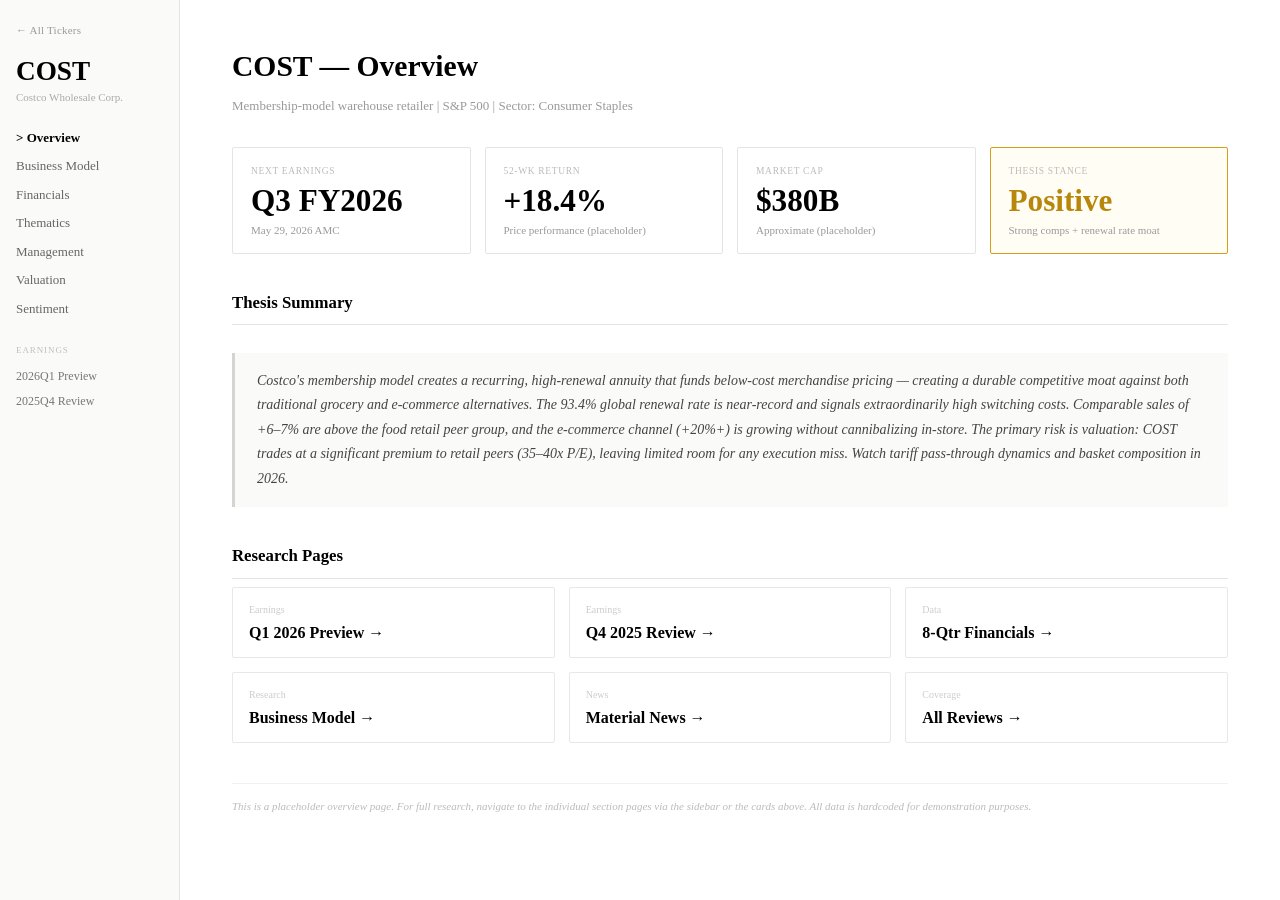
==== company.html @ b41d52a4 "Build earnings research dashboard — full multi-page static site 10-file HTML/CSS/JS site with a fixe" ====
<!DOCTYPE html>
<html lang="en">
<head>
  <meta charset="UTF-8"/>
  <meta name="viewport" content="width=device-width, initial-scale=1.0"/>
  <title>Earnings Research Dashboard — Company Overview</title>
  <link rel="stylesheet" href="styles.css"/>
</head>
<body>

<!-- ── Sidebar ──────────────────────────────────────────────────────── -->
<aside id="sidebar">
  <a href="index.html" class="sidebar-back">&larr; All Tickers</a>

  <div class="sidebar-ticker" id="s-ticker">—</div>
  <div class="sidebar-company" id="s-company">Loading…</div>

  <ul class="sidebar-nav">
    <li><a href="#" class="active">Overview</a></li>
    <li><a href="business-model-glw.html" id="s-biz">Business Model</a></li>
    <li><a href="financials-googl.html" id="s-fin">Financials</a></li>
    <li><a href="#">Thematics</a></li>
    <li><a href="#">Management</a></li>
    <li><a href="#">Valuation</a></li>
    <li><a href="#">Sentiment</a></li>
  </ul>

  <div class="sidebar-section-label">Earnings</div>
  <ul class="sidebar-earnings-links" id="s-earnings-links">
    <li><a href="preview-googl.html">2026Q1 Preview</a></li>
    <li><a href="review-googl.html">2025Q4 Review</a></li>
  </ul>
</aside>

<!-- ── Main ─────────────────────────────────────────────────────────── -->
<main id="main">

  <h1 class="preview-title" id="m-title">Company Overview</h1>
  <p class="preview-subtitle" id="m-subtitle">Loading company information…</p>

  <!-- KPI row -->
  <div class="kpi-grid" id="m-kpis">
    <div class="kpi-card">
      <div class="kpi-label">Next Earnings</div>
      <div class="kpi-value" id="kpi-next">—</div>
      <div class="kpi-desc" id="kpi-date">—</div>
    </div>
    <div class="kpi-card">
      <div class="kpi-label">52-Wk Return</div>
      <div class="kpi-value" id="kpi-return">—</div>
      <div class="kpi-desc">Price performance (placeholder)</div>
    </div>
    <div class="kpi-card">
      <div class="kpi-label">Market Cap</div>
      <div class="kpi-value" id="kpi-mcap">—</div>
      <div class="kpi-desc">Approximate (placeholder)</div>
    </div>
    <div class="kpi-card highlight">
      <div class="kpi-label">Thesis Stance</div>
      <div class="kpi-value gold" id="kpi-stance">—</div>
      <div class="kpi-desc" id="kpi-stance-desc">—</div>
    </div>
  </div>

  <!-- Thesis summary -->
  <div class="section-header">Thesis Summary</div>
  <div class="exec-summary" id="m-thesis">
    <p id="m-thesis-text">Loading…</p>
  </div>

  <!-- Navigation shortcuts -->
  <div class="section-header">Research Pages</div>
  <div style="display:grid;grid-template-columns:repeat(3,1fr);gap:14px;margin-top:4px">
    <a class="review-card" href="preview-googl.html" style="text-decoration:none">
      <div class="rc-quarter">Earnings</div>
      <div class="rc-ticker" style="font-size:1rem">Q1 2026 Preview →</div>
    </a>
    <a class="review-card" href="review-googl.html" style="text-decoration:none">
      <div class="rc-quarter">Earnings</div>
      <div class="rc-ticker" style="font-size:1rem">Q4 2025 Review →</div>
    </a>
    <a class="review-card" href="financials-googl.html" style="text-decoration:none">
      <div class="rc-quarter">Data</div>
      <div class="rc-ticker" style="font-size:1rem">8-Qtr Financials →</div>
    </a>
    <a class="review-card" href="business-model-glw.html" style="text-decoration:none">
      <div class="rc-quarter">Research</div>
      <div class="rc-ticker" style="font-size:1rem">Business Model →</div>
    </a>
    <a class="review-card" href="index.html" style="text-decoration:none">
      <div class="rc-quarter">News</div>
      <div class="rc-ticker" style="font-size:1rem">Material News →</div>
    </a>
    <a class="review-card" href="earnings-reviews.html" style="text-decoration:none">
      <div class="rc-quarter">Coverage</div>
      <div class="rc-ticker" style="font-size:1rem">All Reviews →</div>
    </a>
  </div>

  <p class="footer-note" style="margin-top:40px">
    This is a placeholder overview page. For full research, navigate to the individual section pages via the sidebar or the cards above.
    All data is hardcoded for demonstration purposes.
  </p>

</main>

<script src="app.js"></script>
<script>
/* Populate page from URL ?t=TICKER */
const OVERVIEW_DATA = {
  COST: {
    name: "Costco Wholesale Corp.",
    subtitle: "Membership-model warehouse retailer | S&P 500 | Sector: Consumer Staples",
    next: "Q3 FY2026", date: "May 29, 2026 AMC",
    return: "+18.4%", mcap: "$380B", stance: "Positive",
    stanceDesc: "Strong comps + renewal rate moat",
    thesis: "Costco's membership model creates a recurring, high-renewal annuity that funds below-cost merchandise pricing — creating a durable competitive moat against both traditional grocery and e-commerce alternatives. The 93.4% global renewal rate is near-record and signals extraordinarily high switching costs. Comparable sales of +6–7% are above the food retail peer group, and the e-commerce channel (+20%+) is growing without cannibalizing in-store. The primary risk is valuation: COST trades at a significant premium to retail peers (35–40x P/E), leaving limited room for any execution miss. Watch tariff pass-through dynamics and basket composition in 2026.",
  },
  MSFT: {
    name: "Microsoft Corporation",
    subtitle: "Cloud, productivity software & AI platforms | S&P 500 | Sector: Technology",
    next: "Q3 FY2026", date: "Apr 30, 2026 AMC",
    return: "+22.1%", mcap: "$3.1T", stance: "Positive",
    stanceDesc: "Azure re-accel + Copilot monetization",
    thesis: "Microsoft is the most diversified AI monetization play in large-cap tech, with Azure re-accelerating to 35% growth and Copilot seat counts surpassing 50M. The combination of enterprise software lock-in (Office 365, Teams, Dynamics), cloud infrastructure, and AI assistant products creates three compounding revenue streams. Operating margin expansion is tracking above consensus as AI workloads carry higher gross margins than legacy on-premise software. Key risks: antitrust scrutiny of OpenAI partnership, Azure growth sustainability vs. the law of large numbers, and Copilot conversion from trial to paid.",
  },
  AMZN: {
    name: "Amazon.com Inc.",
    subtitle: "E-commerce, cloud (AWS), advertising & logistics | S&P 500 | Sector: Consumer Discretionary",
    next: "Q1 2026", date: "May 1, 2026 AMC",
    return: "+28.7%", mcap: "$2.2T", stance: "Positive",
    stanceDesc: "AWS margin expansion + ad flywheel",
    thesis: "Amazon's long-term re-rating thesis rests on three pillars: (1) AWS reaching 40%+ operating margins as AI workloads scale, (2) advertising revenue compounding at 18–20% with near-100% gross margins, and (3) retail operating income inflecting from near-zero to structurally positive as logistics efficiency improves. AWS is now the most profitable hyperscaler per dollar of revenue, and the advertising business is on track to surpass $60B annually. The primary near-term risk is AWS growth deceleration as enterprise optimization cycles resurface; however, Q1 2026 re-acceleration to 19% YoY significantly reduces that concern.",
  },
};

document.addEventListener("DOMContentLoaded", () => {
  const params = new URLSearchParams(window.location.search);
  const ticker = (params.get("t") || "COST").toUpperCase();
  const data   = OVERVIEW_DATA[ticker] || OVERVIEW_DATA["COST"];

  document.title = `${ticker} — Overview | Earnings Research Dashboard`;
  document.getElementById("s-ticker").textContent   = ticker;
  document.getElementById("s-company").textContent  = data.name;
  document.getElementById("m-title").textContent    = `${ticker} — Overview`;
  document.getElementById("m-subtitle").textContent = data.subtitle;
  document.getElementById("kpi-next").textContent   = data.next;
  document.getElementById("kpi-date").textContent   = data.date;
  document.getElementById("kpi-return").textContent = data.return;
  document.getElementById("kpi-mcap").textContent   = data.mcap;
  document.getElementById("kpi-stance").textContent = data.stance;
  document.getElementById("kpi-stance-desc").textContent = data.stanceDesc;
  document.getElementById("m-thesis-text").textContent   = data.thesis;

  renderSidebarWatchlist(ticker);
});
</script>
</body>
</html>
---- styles.css ----
/* ── Reset & base ─────────────────────────────────────────────────── */
*, *::before, *::after { box-sizing: border-box; margin: 0; padding: 0; }

body {
  font-family: Georgia, 'Times New Roman', serif;
  background: #ffffff;
  color: #333;
  display: flex;
  min-height: 100vh;
  font-size: 14px;
  line-height: 1.5;
}

a { color: inherit; }

/* ── Sidebar ──────────────────────────────────────────────────────── */
#sidebar {
  position: fixed;
  top: 0; left: 0;
  width: 180px;
  height: 100vh;
  overflow-y: auto;
  background: #fafaf8;
  border-right: 1px solid #e4e4e0;
  padding: 22px 16px 40px;
  font-size: 13px;
  flex-shrink: 0;
}

.sidebar-back {
  display: block;
  font-size: 11px;
  color: #999;
  text-decoration: none;
  margin-bottom: 18px;
  letter-spacing: 0.02em;
}
.sidebar-back:hover { color: #333; }

.sidebar-logo {
  font-size: 12px;
  font-weight: bold;
  color: #000;
  letter-spacing: 0.04em;
  text-transform: uppercase;
  margin-bottom: 24px;
  line-height: 1.3;
}

.sidebar-ticker {
  font-size: 1.7rem;
  font-weight: bold;
  color: #000;
  line-height: 1.1;
}

.sidebar-company {
  font-size: 11px;
  color: #aaa;
  margin-top: 3px;
  margin-bottom: 22px;
}

.sidebar-nav {
  list-style: none;
  margin-bottom: 26px;
}
.sidebar-nav li { margin-bottom: 9px; }
.sidebar-nav a {
  text-decoration: none;
  color: #666;
  font-size: 13px;
  display: block;
}
.sidebar-nav a:hover { color: #000; }
.sidebar-nav a.active {
  font-weight: bold;
  color: #000;
}
.sidebar-nav a.active::before { content: "> "; }

.sidebar-section-label {
  font-size: 9px;
  text-transform: uppercase;
  letter-spacing: 0.1em;
  color: #c0c0bc;
  margin-bottom: 9px;
}

.sidebar-earnings-links {
  list-style: none;
  margin-bottom: 22px;
}
.sidebar-earnings-links li { margin-bottom: 7px; }
.sidebar-earnings-links a {
  text-decoration: none;
  color: #777;
  font-size: 12px;
  display: block;
}
.sidebar-earnings-links a:hover { color: #000; }
.sidebar-earnings-links a.active {
  font-weight: bold;
  color: #000;
}

.sidebar-divider {
  border: none;
  border-top: 1px solid #e8e8e4;
  margin: 18px 0;
}

.sidebar-what-is-new { margin-top: 4px; }
.sidebar-what-is-new h4 {
  font-size: 9px;
  text-transform: uppercase;
  letter-spacing: 0.1em;
  color: #c0c0bc;
  margin-bottom: 8px;
}
.sidebar-what-is-new p {
  font-size: 11px;
  color: #777;
  line-height: 1.55;
}

.sidebar-watchlist-links {
  list-style: none;
}
.sidebar-watchlist-links li { margin-bottom: 7px; }
.sidebar-watchlist-links a {
  text-decoration: none;
  color: #666;
  font-size: 12px;
  display: block;
}
.sidebar-watchlist-links a:hover { color: #000; }
.sidebar-watchlist-links a.active {
  font-weight: bold;
  color: #000;
}
.sidebar-watchlist-links a.active::before { content: "> "; }

/* ── Main content ─────────────────────────────────────────────────── */
#main {
  margin-left: 180px;
  padding: 44px 52px 80px;
  flex: 1;
  max-width: 1100px;
  min-height: 100vh;
}

/* ── Page titles ──────────────────────────────────────────────────── */
.page-title {
  font-size: 1.85rem;
  font-weight: bold;
  color: #000;
  margin-bottom: 6px;
  text-align: center;
}

.page-subtitle-center {
  text-align: center;
  color: #999;
  font-size: 12px;
  margin-bottom: 36px;
}

.preview-title {
  font-size: 1.85rem;
  font-weight: bold;
  color: #000;
  margin-bottom: 8px;
}

.preview-subtitle {
  font-size: 13px;
  color: #999;
  margin-bottom: 30px;
  line-height: 1.6;
}

/* ── Section headers ──────────────────────────────────────────────── */
.section-header {
  font-size: 1.05rem;
  font-weight: bold;
  color: #000;
  border-bottom: 1px solid #e4e4e0;
  padding-bottom: 9px;
  margin-bottom: 8px;
  margin-top: 36px;
}
.section-header:first-of-type { margin-top: 0; }

.section-sub {
  font-size: 13px;
  color: #999;
  font-style: italic;
  margin-bottom: 22px;
  line-height: 1.6;
}

/* ── KPI stat grid ────────────────────────────────────────────────── */
.kpi-grid {
  display: grid;
  grid-template-columns: repeat(4, 1fr);
  gap: 14px;
  margin-bottom: 14px;
}
.kpi-grid + .kpi-grid { margin-top: 0; }

.kpi-card {
  border: 1px solid #e4e4e0;
  padding: 16px 18px 14px;
  border-radius: 2px;
}
.kpi-card.highlight { border-color: #d4a017; background: #fffdf4; }

.kpi-label {
  font-size: 9.5px;
  text-transform: uppercase;
  letter-spacing: 0.07em;
  color: #bbb;
  margin-bottom: 6px;
}

.kpi-value {
  font-size: 1.95rem;
  font-weight: bold;
  color: #000;
  line-height: 1.1;
  margin-bottom: 4px;
}
.kpi-value.gold { color: #b8860b; }

.kpi-desc {
  font-size: 11px;
  color: #999;
  line-height: 1.45;
}

/* ── Exec summary / blockquote ────────────────────────────────────── */
.exec-summary {
  border-left: 3px solid #d4d4d0;
  padding: 16px 22px;
  margin: 28px 0;
  background: #fafaf8;
  border-radius: 0 2px 2px 0;
}
.exec-summary p {
  font-size: 14px;
  font-style: italic;
  color: #444;
  line-height: 1.75;
}

/* ── Tables ───────────────────────────────────────────────────────── */
.table-wrap { overflow-x: auto; margin-bottom: 10px; }

table {
  width: 100%;
  border-collapse: collapse;
  font-size: 13px;
}

thead th {
  text-align: left;
  font-size: 9.5px;
  text-transform: uppercase;
  letter-spacing: 0.07em;
  color: #bbb;
  padding: 8px 10px;
  border-bottom: 1px solid #e4e4e0;
  white-space: nowrap;
  font-family: Georgia, serif;
  font-weight: normal;
}

tbody td {
  padding: 9px 10px;
  border-bottom: 1px solid #f2f2f0;
  color: #333;
  vertical-align: top;
}
tbody tr:last-child td { border-bottom: none; }

td a.data-link {
  color: #1a0dab;
  text-decoration: underline;
  text-underline-offset: 2px;
}

.row-sub { color: #999; font-size: 11.5px; }

/* table coloring */
.c-pos   { color: #2d7a2d; font-weight: 500; }
.c-neg   { color: #c0392b; font-weight: 500; }
.c-watch { color: #b8860b; font-weight: 500; }
.c-mute  { color: #aaa; }

.beat { color: #2d7a2d; font-weight: 600; }
.miss { color: #c0392b; font-weight: 600; }

/* ── Thesis impact labels ─────────────────────────────────────────── */
.thesis-label {
  display: inline-block;
  font-size: 10.5px;
  font-weight: bold;
  padding: 2px 9px;
  border-radius: 2px;
  margin-bottom: 7px;
  letter-spacing: 0.03em;
}
.thesis-positive  { background: #2d7a2d; color: #fff; }
.thesis-neutral   { background: #b8860b; color: #fff; }
.thesis-watch     { background: #b8860b; color: #fff; }
.thesis-negative  { background: #c0392b; color: #fff; }

/* ── News card grid ───────────────────────────────────────────────── */
.news-grid {
  display: grid;
  grid-template-columns: repeat(3, 1fr);
  gap: 20px;
  margin-bottom: 18px;
}

.news-card {
  border: 1px solid #e8e8e4;
  padding: 18px 18px 14px;
  border-radius: 2px;
  display: flex;
  flex-direction: column;
}

.nc-meta     { font-size: 10.5px; color: #bbb; margin-bottom: 1px; }
.nc-company  { font-size: 10px;   color: #ccc; margin-bottom: 9px; }
.nc-headline { font-size: 13.5px; font-weight: bold; color: #111; margin-bottom: 10px; line-height: 1.4; }
.nc-summary  { font-size: 12px; color: #666; line-height: 1.65; margin-bottom: 12px; flex: 1; }
.nc-impact   { font-size: 11.5px; color: #555; line-height: 1.55; margin-bottom: 12px; }
.nc-source   {
  font-size: 10px; color: #c0c0bc;
  border-top: 1px solid #f2f2f0;
  padding-top: 8px;
  margin-top: auto;
}

.show-more {
  text-align: center;
  margin: 6px 0 4px;
}
.show-more a {
  font-size: 12.5px;
  color: #999;
  text-decoration: underline;
  cursor: pointer;
}
.show-more a:hover { color: #333; }

.last-updated {
  text-align: center;
  font-size: 10.5px;
  color: #ccc;
  margin-top: 18px;
}

/* ── Tabs ─────────────────────────────────────────────────────────── */
.tabs {
  display: flex;
  border-bottom: 1px solid #e4e4e0;
  margin-bottom: 30px;
  overflow-x: auto;
  gap: 0;
}
.tab-btn {
  padding: 10px 16px;
  font-size: 13px;
  font-family: Georgia, serif;
  color: #999;
  cursor: pointer;
  border: none;
  background: none;
  border-bottom: 2px solid transparent;
  margin-bottom: -1px;
  white-space: nowrap;
  transition: color 0.12s;
}
.tab-btn:hover { color: #333; }
.tab-btn.active { color: #000; font-weight: bold; border-bottom-color: #000; }

.tab-panel { display: none; }
.tab-panel.active { display: block; }

/* ── Bar chart (SVG-based, rendered by JS) ────────────────────────── */
.chart-wrap { margin: 24px 0 16px; }
.chart-legend {
  display: flex;
  gap: 22px;
  font-size: 11.5px;
  color: #666;
  margin-bottom: 14px;
}
.legend-swatch {
  display: inline-block;
  width: 12px; height: 12px;
  border-radius: 2px;
  margin-right: 5px;
  vertical-align: middle;
}

/* ── Earnings reviews grid ────────────────────────────────────────── */
.reviews-grid {
  display: grid;
  grid-template-columns: repeat(4, 1fr);
  gap: 14px;
  margin-top: 28px;
}

.review-card {
  border: 1px solid #e8e8e4;
  padding: 14px 16px 12px;
  border-radius: 2px;
  text-decoration: none;
  display: block;
  cursor: pointer;
  transition: border-color 0.14s, box-shadow 0.14s;
}
.review-card:hover { border-color: #aaa; box-shadow: 0 1px 6px rgba(0,0,0,0.06); }

.rc-quarter { font-size: 10px; color: #ccc; margin-bottom: 4px; }
.rc-ticker  { font-size: 1.35rem; font-weight: bold; color: #000; }

/* ── Watchlist page ───────────────────────────────────────────────── */
.watchlist-grid {
  display: grid;
  grid-template-columns: repeat(3, 1fr);
  gap: 18px;
  margin-top: 28px;
}

.wl-card {
  border: 1px solid #e8e8e4;
  padding: 20px 18px 16px;
  border-radius: 2px;
  position: relative;
  transition: border-color 0.14s;
}
.wl-card:hover { border-color: #ccc; }

.wl-remove {
  position: absolute;
  top: 12px; right: 14px;
  background: none;
  border: none;
  font-size: 18px;
  color: #ddd;
  cursor: pointer;
  line-height: 1;
  padding: 0;
  font-family: Georgia, serif;
}
.wl-remove:hover { color: #c0392b; }

.wl-ticker { font-size: 1.6rem; font-weight: bold; color: #000; line-height: 1.1; }
.wl-name   { font-size: 11.5px; color: #aaa; margin-top: 2px; margin-bottom: 14px; }
.wl-row    { font-size: 12px; color: #666; margin-bottom: 4px; }
.wl-row span { font-weight: bold; color: #333; }
.wl-links  { margin-top: 14px; display: flex; gap: 12px; }
.wl-link   {
  font-size: 11.5px;
  color: #1a0dab;
  text-decoration: underline;
  text-underline-offset: 2px;
  cursor: pointer;
}

.add-form {
  display: flex;
  align-items: center;
  gap: 10px;
  margin-top: 36px;
  padding-top: 28px;
  border-top: 1px solid #e8e8e4;
}
.add-form label { font-size: 13px; color: #666; }
.add-input {
  padding: 8px 12px;
  border: 1px solid #ccc;
  font-family: Georgia, serif;
  font-size: 14px;
  width: 110px;
  border-radius: 2px;
  text-transform: uppercase;
  letter-spacing: 0.05em;
}
.add-input:focus { outline: none; border-color: #888; }
.add-btn {
  padding: 8px 18px;
  background: #111;
  color: #fff;
  border: none;
  font-family: Georgia, serif;
  font-size: 13px;
  cursor: pointer;
  border-radius: 2px;
}
.add-btn:hover { background: #333; }
.add-msg { font-size: 12px; color: #c0392b; }

/* ── Footer note ──────────────────────────────────────────────────── */
.footer-note {
  font-size: 11px;
  color: #bbb;
  border-top: 1px solid #f0f0ec;
  padding-top: 14px;
  margin-top: 36px;
  font-style: italic;
  line-height: 1.6;
}

/* ── Guidance table highlight ─────────────────────────────────────── */
td.vs-beat { color: #2d7a2d; font-weight: 600; }
td.vs-miss { color: #c0392b; font-weight: 600; }

/* ── Responsive: narrow screens ───────────────────────────────────── */
@media (max-width: 900px) {
  .news-grid   { grid-template-columns: repeat(2, 1fr); }
  .kpi-grid    { grid-template-columns: repeat(2, 1fr); }
  .reviews-grid { grid-template-columns: repeat(3, 1fr); }
  .watchlist-grid { grid-template-columns: repeat(2, 1fr); }
}
@media (max-width: 640px) {
  #sidebar { width: 140px; }
  #main { margin-left: 140px; padding: 28px 22px 60px; }
  .news-grid   { grid-template-columns: 1fr; }
  .kpi-grid    { grid-template-columns: repeat(2, 1fr); }
  .reviews-grid { grid-template-columns: repeat(2, 1fr); }
  .watchlist-grid { grid-template-columns: 1fr; }
}
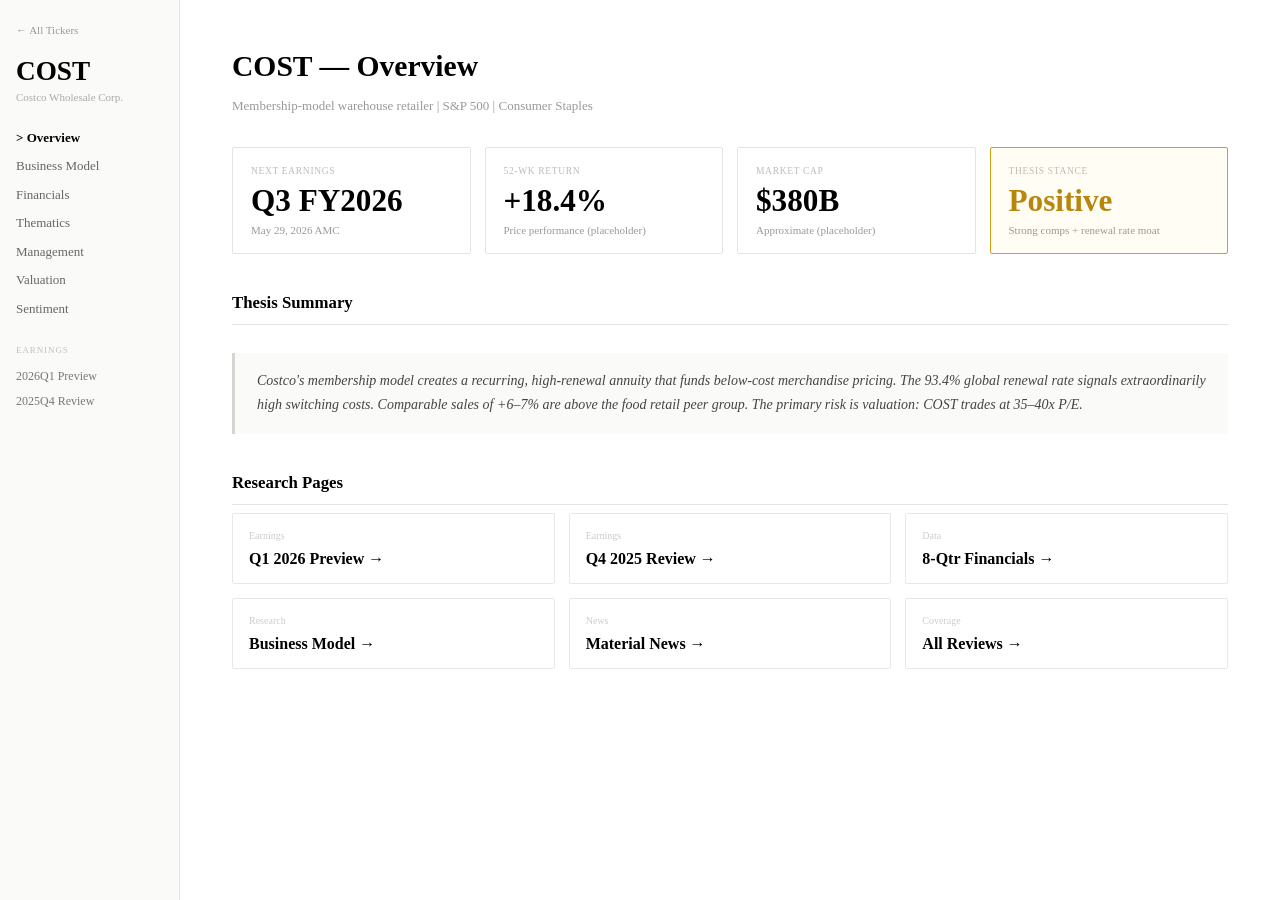
==== commit 162ef40b: "Add remaining HTML pages (preview, financials, review, business model, company)" ====
--- a/company.html
+++ b/company.html
@@ -1,159 +1,47 @@
 <!DOCTYPE html>
 <html lang="en">
-<head>
-  <meta charset="UTF-8"/>
-  <meta name="viewport" content="width=device-width, initial-scale=1.0"/>
-  <title>Earnings Research Dashboard — Company Overview</title>
-  <link rel="stylesheet" href="styles.css"/>
-</head>
+<head><meta charset="UTF-8"/><meta name="viewport" content="width=device-width, initial-scale=1.0"/><title>Company Overview</title><link rel="stylesheet" href="styles.css"/></head>
 <body>
-
-<!-- ── Sidebar ──────────────────────────────────────────────────────── -->
 <aside id="sidebar">
   <a href="index.html" class="sidebar-back">&larr; All Tickers</a>
-
   <div class="sidebar-ticker" id="s-ticker">—</div>
   <div class="sidebar-company" id="s-company">Loading…</div>
-
   <ul class="sidebar-nav">
     <li><a href="#" class="active">Overview</a></li>
-    <li><a href="business-model-glw.html" id="s-biz">Business Model</a></li>
-    <li><a href="financials-googl.html" id="s-fin">Financials</a></li>
-    <li><a href="#">Thematics</a></li>
-    <li><a href="#">Management</a></li>
-    <li><a href="#">Valuation</a></li>
-    <li><a href="#">Sentiment</a></li>
+    <li><a href="business-model-glw.html">Business Model</a></li>
+    <li><a href="financials-googl.html">Financials</a></li>
+    <li><a href="#">Thematics</a></li><li><a href="#">Management</a></li><li><a href="#">Valuation</a></li><li><a href="#">Sentiment</a></li>
   </ul>
-
   <div class="sidebar-section-label">Earnings</div>
-  <ul class="sidebar-earnings-links" id="s-earnings-links">
+  <ul class="sidebar-earnings-links">
     <li><a href="preview-googl.html">2026Q1 Preview</a></li>
     <li><a href="review-googl.html">2025Q4 Review</a></li>
   </ul>
 </aside>
-
-<!-- ── Main ─────────────────────────────────────────────────────────── -->
 <main id="main">
-
   <h1 class="preview-title" id="m-title">Company Overview</h1>
-  <p class="preview-subtitle" id="m-subtitle">Loading company information…</p>
-
-  <!-- KPI row -->
-  <div class="kpi-grid" id="m-kpis">
-    <div class="kpi-card">
-      <div class="kpi-label">Next Earnings</div>
-      <div class="kpi-value" id="kpi-next">—</div>
-      <div class="kpi-desc" id="kpi-date">—</div>
-    </div>
-    <div class="kpi-card">
-      <div class="kpi-label">52-Wk Return</div>
-      <div class="kpi-value" id="kpi-return">—</div>
-      <div class="kpi-desc">Price performance (placeholder)</div>
-    </div>
-    <div class="kpi-card">
-      <div class="kpi-label">Market Cap</div>
-      <div class="kpi-value" id="kpi-mcap">—</div>
-      <div class="kpi-desc">Approximate (placeholder)</div>
-    </div>
-    <div class="kpi-card highlight">
-      <div class="kpi-label">Thesis Stance</div>
-      <div class="kpi-value gold" id="kpi-stance">—</div>
-      <div class="kpi-desc" id="kpi-stance-desc">—</div>
-    </div>
+  <p class="preview-subtitle" id="m-subtitle">Loading…</p>
+  <div class="kpi-grid">
+    <div class="kpi-card"><div class="kpi-label">Next Earnings</div><div class="kpi-value" id="kpi-next">—</div><div class="kpi-desc" id="kpi-date">—</div></div>
+    <div class="kpi-card"><div class="kpi-label">52-Wk Return</div><div class="kpi-value" id="kpi-return">—</div><div class="kpi-desc">Price performance (placeholder)</div></div>
+    <div class="kpi-card"><div class="kpi-label">Market Cap</div><div class="kpi-value" id="kpi-mcap">—</div><div class="kpi-desc">Approximate (placeholder)</div></div>
+    <div class="kpi-card highlight"><div class="kpi-label">Thesis Stance</div><div class="kpi-value gold" id="kpi-stance">—</div><div class="kpi-desc" id="kpi-stance-desc">—</div></div>
   </div>
-
-  <!-- Thesis summary -->
   <div class="section-header">Thesis Summary</div>
-  <div class="exec-summary" id="m-thesis">
-    <p id="m-thesis-text">Loading…</p>
-  </div>
-
-  <!-- Navigation shortcuts -->
+  <div class="exec-summary"><p id="m-thesis-text">Loading…</p></div>
   <div class="section-header">Research Pages</div>
   <div style="display:grid;grid-template-columns:repeat(3,1fr);gap:14px;margin-top:4px">
-    <a class="review-card" href="preview-googl.html" style="text-decoration:none">
-      <div class="rc-quarter">Earnings</div>
-      <div class="rc-ticker" style="font-size:1rem">Q1 2026 Preview →</div>
-    </a>
-    <a class="review-card" href="review-googl.html" style="text-decoration:none">
-      <div class="rc-quarter">Earnings</div>
-      <div class="rc-ticker" style="font-size:1rem">Q4 2025 Review →</div>
-    </a>
-    <a class="review-card" href="financials-googl.html" style="text-decoration:none">
-      <div class="rc-quarter">Data</div>
-      <div class="rc-ticker" style="font-size:1rem">8-Qtr Financials →</div>
-    </a>
-    <a class="review-card" href="business-model-glw.html" style="text-decoration:none">
-      <div class="rc-quarter">Research</div>
-      <div class="rc-ticker" style="font-size:1rem">Business Model →</div>
-    </a>
-    <a class="review-card" href="index.html" style="text-decoration:none">
-      <div class="rc-quarter">News</div>
-      <div class="rc-ticker" style="font-size:1rem">Material News →</div>
-    </a>
-    <a class="review-card" href="earnings-reviews.html" style="text-decoration:none">
-      <div class="rc-quarter">Coverage</div>
-      <div class="rc-ticker" style="font-size:1rem">All Reviews →</div>
-    </a>
+    <a class="review-card" href="preview-googl.html"><div class="rc-quarter">Earnings</div><div class="rc-ticker" style="font-size:1rem">Q1 2026 Preview →</div></a>
+    <a class="review-card" href="review-googl.html"><div class="rc-quarter">Earnings</div><div class="rc-ticker" style="font-size:1rem">Q4 2025 Review →</div></a>
+    <a class="review-card" href="financials-googl.html"><div class="rc-quarter">Data</div><div class="rc-ticker" style="font-size:1rem">8-Qtr Financials →</div></a>
+    <a class="review-card" href="business-model-glw.html"><div class="rc-quarter">Research</div><div class="rc-ticker" style="font-size:1rem">Business Model →</div></a>
+    <a class="review-card" href="index.html"><div class="rc-quarter">News</div><div class="rc-ticker" style="font-size:1rem">Material News →</div></a>
+    <a class="review-card" href="earnings-reviews.html"><div class="rc-quarter">Coverage</div><div class="rc-ticker" style="font-size:1rem">All Reviews →</div></a>
   </div>
-
-  <p class="footer-note" style="margin-top:40px">
-    This is a placeholder overview page. For full research, navigate to the individual section pages via the sidebar or the cards above.
-    All data is hardcoded for demonstration purposes.
-  </p>
-
 </main>
-
 <script src="app.js"></script>
 <script>
-/* Populate page from URL ?t=TICKER */
-const OVERVIEW_DATA = {
-  COST: {
-    name: "Costco Wholesale Corp.",
-    subtitle: "Membership-model warehouse retailer | S&P 500 | Sector: Consumer Staples",
-    next: "Q3 FY2026", date: "May 29, 2026 AMC",
-    return: "+18.4%", mcap: "$380B", stance: "Positive",
-    stanceDesc: "Strong comps + renewal rate moat",
-    thesis: "Costco's membership model creates a recurring, high-renewal annuity that funds below-cost merchandise pricing — creating a durable competitive moat against both traditional grocery and e-commerce alternatives. The 93.4% global renewal rate is near-record and signals extraordinarily high switching costs. Comparable sales of +6–7% are above the food retail peer group, and the e-commerce channel (+20%+) is growing without cannibalizing in-store. The primary risk is valuation: COST trades at a significant premium to retail peers (35–40x P/E), leaving limited room for any execution miss. Watch tariff pass-through dynamics and basket composition in 2026.",
-  },
-  MSFT: {
-    name: "Microsoft Corporation",
-    subtitle: "Cloud, productivity software & AI platforms | S&P 500 | Sector: Technology",
-    next: "Q3 FY2026", date: "Apr 30, 2026 AMC",
-    return: "+22.1%", mcap: "$3.1T", stance: "Positive",
-    stanceDesc: "Azure re-accel + Copilot monetization",
-    thesis: "Microsoft is the most diversified AI monetization play in large-cap tech, with Azure re-accelerating to 35% growth and Copilot seat counts surpassing 50M. The combination of enterprise software lock-in (Office 365, Teams, Dynamics), cloud infrastructure, and AI assistant products creates three compounding revenue streams. Operating margin expansion is tracking above consensus as AI workloads carry higher gross margins than legacy on-premise software. Key risks: antitrust scrutiny of OpenAI partnership, Azure growth sustainability vs. the law of large numbers, and Copilot conversion from trial to paid.",
-  },
-  AMZN: {
-    name: "Amazon.com Inc.",
-    subtitle: "E-commerce, cloud (AWS), advertising & logistics | S&P 500 | Sector: Consumer Discretionary",
-    next: "Q1 2026", date: "May 1, 2026 AMC",
-    return: "+28.7%", mcap: "$2.2T", stance: "Positive",
-    stanceDesc: "AWS margin expansion + ad flywheel",
-    thesis: "Amazon's long-term re-rating thesis rests on three pillars: (1) AWS reaching 40%+ operating margins as AI workloads scale, (2) advertising revenue compounding at 18–20% with near-100% gross margins, and (3) retail operating income inflecting from near-zero to structurally positive as logistics efficiency improves. AWS is now the most profitable hyperscaler per dollar of revenue, and the advertising business is on track to surpass $60B annually. The primary near-term risk is AWS growth deceleration as enterprise optimization cycles resurface; however, Q1 2026 re-acceleration to 19% YoY significantly reduces that concern.",
-  },
-};
-
-document.addEventListener("DOMContentLoaded", () => {
-  const params = new URLSearchParams(window.location.search);
-  const ticker = (params.get("t") || "COST").toUpperCase();
-  const data   = OVERVIEW_DATA[ticker] || OVERVIEW_DATA["COST"];
-
-  document.title = `${ticker} — Overview | Earnings Research Dashboard`;
-  document.getElementById("s-ticker").textContent   = ticker;
-  document.getElementById("s-company").textContent  = data.name;
-  document.getElementById("m-title").textContent    = `${ticker} — Overview`;
-  document.getElementById("m-subtitle").textContent = data.subtitle;
-  document.getElementById("kpi-next").textContent   = data.next;
-  document.getElementById("kpi-date").textContent   = data.date;
-  document.getElementById("kpi-return").textContent = data.return;
-  document.getElementById("kpi-mcap").textContent   = data.mcap;
-  document.getElementById("kpi-stance").textContent = data.stance;
-  document.getElementById("kpi-stance-desc").textContent = data.stanceDesc;
-  document.getElementById("m-thesis-text").textContent   = data.thesis;
-
-  renderSidebarWatchlist(ticker);
-});
+const OD = { COST:{name:'Costco Wholesale Corp.',subtitle:'Membership-model warehouse retailer | S&P 500 | Consumer Staples',next:'Q3 FY2026',date:'May 29, 2026 AMC',return:'+18.4%',mcap:'$380B',stance:'Positive',stanceDesc:'Strong comps + renewal rate moat',thesis:'Costco\'s membership model creates a recurring, high-renewal annuity that funds below-cost merchandise pricing. The 93.4% global renewal rate signals extraordinarily high switching costs. Comparable sales of +6–7% are above the food retail peer group. The primary risk is valuation: COST trades at 35–40x P/E.'},MSFT:{name:'Microsoft Corporation',subtitle:'Cloud, productivity software & AI platforms | S&P 500 | Technology',next:'Q3 FY2026',date:'Apr 30, 2026 AMC',return:'+22.1%',mcap:'$3.1T',stance:'Positive',stanceDesc:'Azure re-accel + Copilot monetization',thesis:'Microsoft is the most diversified AI monetization play in large-cap tech, with Azure re-accelerating to 35% growth and Copilot seat counts surpassing 50M. The combination of enterprise software lock-in, cloud infrastructure, and AI assistant products creates three compounding revenue streams.'},AMZN:{name:'Amazon.com Inc.',subtitle:'E-commerce, cloud (AWS), advertising & logistics | S&P 500 | Consumer Discretionary',next:'Q1 2026',date:'May 1, 2026 AMC',return:'+28.7%',mcap:'$2.2T',stance:'Positive',stanceDesc:'AWS margin expansion + ad flywheel',thesis:'Amazon\'s long-term re-rating thesis rests on three pillars: (1) AWS reaching 40%+ operating margins, (2) advertising revenue compounding at 18–20%, and (3) retail operating income inflecting positively as logistics efficiency improves.'}};
+document.addEventListener('DOMContentLoaded', () => { const params = new URLSearchParams(window.location.search); const ticker = (params.get('t') || 'COST').toUpperCase(); const data = OD[ticker] || OD['COST']; document.title = ticker + ' — Overview'; document.getElementById('s-ticker').textContent = ticker; document.getElementById('s-company').textContent = data.name; document.getElementById('m-title').textContent = ticker + ' — Overview'; document.getElementById('m-subtitle').textContent = data.subtitle; document.getElementById('kpi-next').textContent = data.next; document.getElementById('kpi-date').textContent = data.date; document.getElementById('kpi-return').textContent = data.return; document.getElementById('kpi-mcap').textContent = data.mcap; document.getElementById('kpi-stance').textContent = data.stance; document.getElementById('kpi-stance-desc').textContent = data.stanceDesc; document.getElementById('m-thesis-text').textContent = data.thesis; renderSidebarWatchlist(ticker); });
 </script>
-</body>
-</html>
+</body></html>
--- a/styles.css
+++ b/styles.css
@@ -1,538 +1,113 @@
-/* ── Reset & base ─────────────────────────────────────────────────── */
 *, *::before, *::after { box-sizing: border-box; margin: 0; padding: 0; }
-
-body {
-  font-family: Georgia, 'Times New Roman', serif;
-  background: #ffffff;
-  color: #333;
-  display: flex;
-  min-height: 100vh;
-  font-size: 14px;
-  line-height: 1.5;
-}
-
+body { font-family: Georgia, 'Times New Roman', serif; background: #ffffff; color: #333; display: flex; min-height: 100vh; font-size: 14px; line-height: 1.5; }
 a { color: inherit; }
-
-/* ── Sidebar ──────────────────────────────────────────────────────── */
-#sidebar {
-  position: fixed;
-  top: 0; left: 0;
-  width: 180px;
-  height: 100vh;
-  overflow-y: auto;
-  background: #fafaf8;
-  border-right: 1px solid #e4e4e0;
-  padding: 22px 16px 40px;
-  font-size: 13px;
-  flex-shrink: 0;
-}
-
-.sidebar-back {
-  display: block;
-  font-size: 11px;
-  color: #999;
-  text-decoration: none;
-  margin-bottom: 18px;
-  letter-spacing: 0.02em;
-}
+#sidebar { position: fixed; top: 0; left: 0; width: 180px; height: 100vh; overflow-y: auto; background: #fafaf8; border-right: 1px solid #e4e4e0; padding: 22px 16px 40px; font-size: 13px; flex-shrink: 0; }
+.sidebar-back { display: block; font-size: 11px; color: #999; text-decoration: none; margin-bottom: 18px; }
 .sidebar-back:hover { color: #333; }
-
-.sidebar-logo {
-  font-size: 12px;
-  font-weight: bold;
-  color: #000;
-  letter-spacing: 0.04em;
-  text-transform: uppercase;
-  margin-bottom: 24px;
-  line-height: 1.3;
-}
-
-.sidebar-ticker {
-  font-size: 1.7rem;
-  font-weight: bold;
-  color: #000;
-  line-height: 1.1;
-}
-
-.sidebar-company {
-  font-size: 11px;
-  color: #aaa;
-  margin-top: 3px;
-  margin-bottom: 22px;
-}
-
-.sidebar-nav {
-  list-style: none;
-  margin-bottom: 26px;
-}
+.sidebar-logo { font-size: 12px; font-weight: bold; color: #000; letter-spacing: 0.04em; text-transform: uppercase; margin-bottom: 24px; line-height: 1.3; }
+.sidebar-ticker { font-size: 1.7rem; font-weight: bold; color: #000; line-height: 1.1; }
+.sidebar-company { font-size: 11px; color: #aaa; margin-top: 3px; margin-bottom: 22px; }
+.sidebar-nav { list-style: none; margin-bottom: 26px; }
 .sidebar-nav li { margin-bottom: 9px; }
-.sidebar-nav a {
-  text-decoration: none;
-  color: #666;
-  font-size: 13px;
-  display: block;
-}
+.sidebar-nav a { text-decoration: none; color: #666; font-size: 13px; display: block; }
 .sidebar-nav a:hover { color: #000; }
-.sidebar-nav a.active {
-  font-weight: bold;
-  color: #000;
-}
+.sidebar-nav a.active { font-weight: bold; color: #000; }
 .sidebar-nav a.active::before { content: "> "; }
-
-.sidebar-section-label {
-  font-size: 9px;
-  text-transform: uppercase;
-  letter-spacing: 0.1em;
-  color: #c0c0bc;
-  margin-bottom: 9px;
-}
-
-.sidebar-earnings-links {
-  list-style: none;
-  margin-bottom: 22px;
-}
+.sidebar-section-label { font-size: 9px; text-transform: uppercase; letter-spacing: 0.1em; color: #c0c0bc; margin-bottom: 9px; }
+.sidebar-earnings-links { list-style: none; margin-bottom: 22px; }
 .sidebar-earnings-links li { margin-bottom: 7px; }
-.sidebar-earnings-links a {
-  text-decoration: none;
-  color: #777;
-  font-size: 12px;
-  display: block;
-}
+.sidebar-earnings-links a { text-decoration: none; color: #777; font-size: 12px; display: block; }
 .sidebar-earnings-links a:hover { color: #000; }
-.sidebar-earnings-links a.active {
-  font-weight: bold;
-  color: #000;
-}
-
-.sidebar-divider {
-  border: none;
-  border-top: 1px solid #e8e8e4;
-  margin: 18px 0;
-}
-
+.sidebar-earnings-links a.active { font-weight: bold; color: #000; }
+.sidebar-divider { border: none; border-top: 1px solid #e8e8e4; margin: 18px 0; }
 .sidebar-what-is-new { margin-top: 4px; }
-.sidebar-what-is-new h4 {
-  font-size: 9px;
-  text-transform: uppercase;
-  letter-spacing: 0.1em;
-  color: #c0c0bc;
-  margin-bottom: 8px;
-}
-.sidebar-what-is-new p {
-  font-size: 11px;
-  color: #777;
-  line-height: 1.55;
-}
-
-.sidebar-watchlist-links {
-  list-style: none;
-}
+.sidebar-what-is-new h4 { font-size: 9px; text-transform: uppercase; letter-spacing: 0.1em; color: #c0c0bc; margin-bottom: 8px; }
+.sidebar-what-is-new p { font-size: 11px; color: #777; line-height: 1.55; }
+.sidebar-watchlist-links { list-style: none; }
 .sidebar-watchlist-links li { margin-bottom: 7px; }
-.sidebar-watchlist-links a {
-  text-decoration: none;
-  color: #666;
-  font-size: 12px;
-  display: block;
-}
+.sidebar-watchlist-links a { text-decoration: none; color: #666; font-size: 12px; display: block; }
 .sidebar-watchlist-links a:hover { color: #000; }
-.sidebar-watchlist-links a.active {
-  font-weight: bold;
-  color: #000;
-}
+.sidebar-watchlist-links a.active { font-weight: bold; color: #000; }
 .sidebar-watchlist-links a.active::before { content: "> "; }
-
-/* ── Main content ─────────────────────────────────────────────────── */
-#main {
-  margin-left: 180px;
-  padding: 44px 52px 80px;
-  flex: 1;
-  max-width: 1100px;
-  min-height: 100vh;
-}
-
-/* ── Page titles ──────────────────────────────────────────────────── */
-.page-title {
-  font-size: 1.85rem;
-  font-weight: bold;
-  color: #000;
-  margin-bottom: 6px;
-  text-align: center;
-}
-
-.page-subtitle-center {
-  text-align: center;
-  color: #999;
-  font-size: 12px;
-  margin-bottom: 36px;
-}
-
-.preview-title {
-  font-size: 1.85rem;
-  font-weight: bold;
-  color: #000;
-  margin-bottom: 8px;
-}
-
-.preview-subtitle {
-  font-size: 13px;
-  color: #999;
-  margin-bottom: 30px;
-  line-height: 1.6;
-}
-
-/* ── Section headers ──────────────────────────────────────────────── */
-.section-header {
-  font-size: 1.05rem;
-  font-weight: bold;
-  color: #000;
-  border-bottom: 1px solid #e4e4e0;
-  padding-bottom: 9px;
-  margin-bottom: 8px;
-  margin-top: 36px;
-}
+#main { margin-left: 180px; padding: 44px 52px 80px; flex: 1; max-width: 1100px; min-height: 100vh; }
+.page-title { font-size: 1.85rem; font-weight: bold; color: #000; margin-bottom: 6px; text-align: center; }
+.page-subtitle-center { text-align: center; color: #999; font-size: 12px; margin-bottom: 36px; }
+.preview-title { font-size: 1.85rem; font-weight: bold; color: #000; margin-bottom: 8px; }
+.preview-subtitle { font-size: 13px; color: #999; margin-bottom: 30px; line-height: 1.6; }
+.section-header { font-size: 1.05rem; font-weight: bold; color: #000; border-bottom: 1px solid #e4e4e0; padding-bottom: 9px; margin-bottom: 8px; margin-top: 36px; }
 .section-header:first-of-type { margin-top: 0; }
-
-.section-sub {
-  font-size: 13px;
-  color: #999;
-  font-style: italic;
-  margin-bottom: 22px;
-  line-height: 1.6;
-}
-
-/* ── KPI stat grid ────────────────────────────────────────────────── */
-.kpi-grid {
-  display: grid;
-  grid-template-columns: repeat(4, 1fr);
-  gap: 14px;
-  margin-bottom: 14px;
-}
-.kpi-grid + .kpi-grid { margin-top: 0; }
-
-.kpi-card {
-  border: 1px solid #e4e4e0;
-  padding: 16px 18px 14px;
-  border-radius: 2px;
-}
+.section-sub { font-size: 13px; color: #999; font-style: italic; margin-bottom: 22px; line-height: 1.6; }
+.kpi-grid { display: grid; grid-template-columns: repeat(4, 1fr); gap: 14px; margin-bottom: 14px; }
+.kpi-card { border: 1px solid #e4e4e0; padding: 16px 18px 14px; border-radius: 2px; }
 .kpi-card.highlight { border-color: #d4a017; background: #fffdf4; }
-
-.kpi-label {
-  font-size: 9.5px;
-  text-transform: uppercase;
-  letter-spacing: 0.07em;
-  color: #bbb;
-  margin-bottom: 6px;
-}
-
-.kpi-value {
-  font-size: 1.95rem;
-  font-weight: bold;
-  color: #000;
-  line-height: 1.1;
-  margin-bottom: 4px;
-}
+.kpi-label { font-size: 9.5px; text-transform: uppercase; letter-spacing: 0.07em; color: #bbb; margin-bottom: 6px; }
+.kpi-value { font-size: 1.95rem; font-weight: bold; color: #000; line-height: 1.1; margin-bottom: 4px; }
 .kpi-value.gold { color: #b8860b; }
-
-.kpi-desc {
-  font-size: 11px;
-  color: #999;
-  line-height: 1.45;
-}
-
-/* ── Exec summary / blockquote ────────────────────────────────────── */
-.exec-summary {
-  border-left: 3px solid #d4d4d0;
-  padding: 16px 22px;
-  margin: 28px 0;
-  background: #fafaf8;
-  border-radius: 0 2px 2px 0;
-}
-.exec-summary p {
-  font-size: 14px;
-  font-style: italic;
-  color: #444;
-  line-height: 1.75;
-}
-
-/* ── Tables ───────────────────────────────────────────────────────── */
+.kpi-desc { font-size: 11px; color: #999; line-height: 1.45; }
+.exec-summary { border-left: 3px solid #d4d4d0; padding: 16px 22px; margin: 28px 0; background: #fafaf8; border-radius: 0 2px 2px 0; }
+.exec-summary p { font-size: 14px; font-style: italic; color: #444; line-height: 1.75; }
 .table-wrap { overflow-x: auto; margin-bottom: 10px; }
-
-table {
-  width: 100%;
-  border-collapse: collapse;
-  font-size: 13px;
-}
-
-thead th {
-  text-align: left;
-  font-size: 9.5px;
-  text-transform: uppercase;
-  letter-spacing: 0.07em;
-  color: #bbb;
-  padding: 8px 10px;
-  border-bottom: 1px solid #e4e4e0;
-  white-space: nowrap;
-  font-family: Georgia, serif;
-  font-weight: normal;
-}
-
-tbody td {
-  padding: 9px 10px;
-  border-bottom: 1px solid #f2f2f0;
-  color: #333;
-  vertical-align: top;
-}
+table { width: 100%; border-collapse: collapse; font-size: 13px; }
+thead th { text-align: left; font-size: 9.5px; text-transform: uppercase; letter-spacing: 0.07em; color: #bbb; padding: 8px 10px; border-bottom: 1px solid #e4e4e0; white-space: nowrap; font-family: Georgia, serif; font-weight: normal; }
+tbody td { padding: 9px 10px; border-bottom: 1px solid #f2f2f0; color: #333; vertical-align: top; }
 tbody tr:last-child td { border-bottom: none; }
-
-td a.data-link {
-  color: #1a0dab;
-  text-decoration: underline;
-  text-underline-offset: 2px;
-}
-
-.row-sub { color: #999; font-size: 11.5px; }
-
-/* table coloring */
-.c-pos   { color: #2d7a2d; font-weight: 500; }
-.c-neg   { color: #c0392b; font-weight: 500; }
+td a.data-link { color: #1a0dab; text-decoration: underline; text-underline-offset: 2px; }
+.c-pos { color: #2d7a2d; font-weight: 500; }
+.c-neg { color: #c0392b; font-weight: 500; }
 .c-watch { color: #b8860b; font-weight: 500; }
-.c-mute  { color: #aaa; }
-
+.c-mute { color: #aaa; }
 .beat { color: #2d7a2d; font-weight: 600; }
 .miss { color: #c0392b; font-weight: 600; }
-
-/* ── Thesis impact labels ─────────────────────────────────────────── */
-.thesis-label {
-  display: inline-block;
-  font-size: 10.5px;
-  font-weight: bold;
-  padding: 2px 9px;
-  border-radius: 2px;
-  margin-bottom: 7px;
-  letter-spacing: 0.03em;
-}
-.thesis-positive  { background: #2d7a2d; color: #fff; }
-.thesis-neutral   { background: #b8860b; color: #fff; }
-.thesis-watch     { background: #b8860b; color: #fff; }
-.thesis-negative  { background: #c0392b; color: #fff; }
-
-/* ── News card grid ───────────────────────────────────────────────── */
-.news-grid {
-  display: grid;
-  grid-template-columns: repeat(3, 1fr);
-  gap: 20px;
-  margin-bottom: 18px;
-}
-
-.news-card {
-  border: 1px solid #e8e8e4;
-  padding: 18px 18px 14px;
-  border-radius: 2px;
-  display: flex;
-  flex-direction: column;
-}
-
-.nc-meta     { font-size: 10.5px; color: #bbb; margin-bottom: 1px; }
-.nc-company  { font-size: 10px;   color: #ccc; margin-bottom: 9px; }
+.thesis-label { display: inline-block; font-size: 10.5px; font-weight: bold; padding: 2px 9px; border-radius: 2px; margin-bottom: 7px; letter-spacing: 0.03em; }
+.thesis-positive { background: #2d7a2d; color: #fff; }
+.thesis-neutral { background: #b8860b; color: #fff; }
+.thesis-watch { background: #b8860b; color: #fff; }
+.thesis-negative { background: #c0392b; color: #fff; }
+.news-grid { display: grid; grid-template-columns: repeat(3, 1fr); gap: 20px; margin-bottom: 18px; }
+.news-card { border: 1px solid #e8e8e4; padding: 18px 18px 14px; border-radius: 2px; display: flex; flex-direction: column; }
+.nc-meta { font-size: 10.5px; color: #bbb; margin-bottom: 1px; }
+.nc-company { font-size: 10px; color: #ccc; margin-bottom: 9px; }
 .nc-headline { font-size: 13.5px; font-weight: bold; color: #111; margin-bottom: 10px; line-height: 1.4; }
-.nc-summary  { font-size: 12px; color: #666; line-height: 1.65; margin-bottom: 12px; flex: 1; }
-.nc-impact   { font-size: 11.5px; color: #555; line-height: 1.55; margin-bottom: 12px; }
-.nc-source   {
-  font-size: 10px; color: #c0c0bc;
-  border-top: 1px solid #f2f2f0;
-  padding-top: 8px;
-  margin-top: auto;
-}
-
-.show-more {
-  text-align: center;
-  margin: 6px 0 4px;
-}
-.show-more a {
-  font-size: 12.5px;
-  color: #999;
-  text-decoration: underline;
-  cursor: pointer;
-}
+.nc-summary { font-size: 12px; color: #666; line-height: 1.65; margin-bottom: 12px; flex: 1; }
+.nc-impact { font-size: 11.5px; color: #555; line-height: 1.55; margin-bottom: 12px; }
+.nc-source { font-size: 10px; color: #c0c0bc; border-top: 1px solid #f2f2f0; padding-top: 8px; margin-top: auto; }
+.show-more { text-align: center; margin: 6px 0 4px; }
+.show-more a { font-size: 12.5px; color: #999; text-decoration: underline; cursor: pointer; }
 .show-more a:hover { color: #333; }
-
-.last-updated {
-  text-align: center;
-  font-size: 10.5px;
-  color: #ccc;
-  margin-top: 18px;
-}
-
-/* ── Tabs ─────────────────────────────────────────────────────────── */
-.tabs {
-  display: flex;
-  border-bottom: 1px solid #e4e4e0;
-  margin-bottom: 30px;
-  overflow-x: auto;
-  gap: 0;
-}
-.tab-btn {
-  padding: 10px 16px;
-  font-size: 13px;
-  font-family: Georgia, serif;
-  color: #999;
-  cursor: pointer;
-  border: none;
-  background: none;
-  border-bottom: 2px solid transparent;
-  margin-bottom: -1px;
-  white-space: nowrap;
-  transition: color 0.12s;
-}
+.last-updated { text-align: center; font-size: 10.5px; color: #ccc; margin-top: 18px; }
+.tabs { display: flex; border-bottom: 1px solid #e4e4e0; margin-bottom: 30px; overflow-x: auto; }
+.tab-btn { padding: 10px 16px; font-size: 13px; font-family: Georgia, serif; color: #999; cursor: pointer; border: none; background: none; border-bottom: 2px solid transparent; margin-bottom: -1px; white-space: nowrap; }
 .tab-btn:hover { color: #333; }
 .tab-btn.active { color: #000; font-weight: bold; border-bottom-color: #000; }
-
 .tab-panel { display: none; }
 .tab-panel.active { display: block; }
-
-/* ── Bar chart (SVG-based, rendered by JS) ────────────────────────── */
 .chart-wrap { margin: 24px 0 16px; }
-.chart-legend {
-  display: flex;
-  gap: 22px;
-  font-size: 11.5px;
-  color: #666;
-  margin-bottom: 14px;
-}
-.legend-swatch {
-  display: inline-block;
-  width: 12px; height: 12px;
-  border-radius: 2px;
-  margin-right: 5px;
-  vertical-align: middle;
-}
-
-/* ── Earnings reviews grid ────────────────────────────────────────── */
-.reviews-grid {
-  display: grid;
-  grid-template-columns: repeat(4, 1fr);
-  gap: 14px;
-  margin-top: 28px;
-}
-
-.review-card {
-  border: 1px solid #e8e8e4;
-  padding: 14px 16px 12px;
-  border-radius: 2px;
-  text-decoration: none;
-  display: block;
-  cursor: pointer;
-  transition: border-color 0.14s, box-shadow 0.14s;
-}
+.chart-legend { display: flex; gap: 22px; font-size: 11.5px; color: #666; margin-bottom: 14px; }
+.legend-swatch { display: inline-block; width: 12px; height: 12px; border-radius: 2px; margin-right: 5px; vertical-align: middle; }
+.reviews-grid { display: grid; grid-template-columns: repeat(4, 1fr); gap: 14px; margin-top: 28px; }
+.review-card { border: 1px solid #e8e8e4; padding: 14px 16px 12px; border-radius: 2px; text-decoration: none; display: block; cursor: pointer; transition: border-color 0.14s; }
 .review-card:hover { border-color: #aaa; box-shadow: 0 1px 6px rgba(0,0,0,0.06); }
-
 .rc-quarter { font-size: 10px; color: #ccc; margin-bottom: 4px; }
-.rc-ticker  { font-size: 1.35rem; font-weight: bold; color: #000; }
-
-/* ── Watchlist page ───────────────────────────────────────────────── */
-.watchlist-grid {
-  display: grid;
-  grid-template-columns: repeat(3, 1fr);
-  gap: 18px;
-  margin-top: 28px;
-}
-
-.wl-card {
-  border: 1px solid #e8e8e4;
-  padding: 20px 18px 16px;
-  border-radius: 2px;
-  position: relative;
-  transition: border-color 0.14s;
-}
-.wl-card:hover { border-color: #ccc; }
-
-.wl-remove {
-  position: absolute;
-  top: 12px; right: 14px;
-  background: none;
-  border: none;
-  font-size: 18px;
-  color: #ddd;
-  cursor: pointer;
-  line-height: 1;
-  padding: 0;
-  font-family: Georgia, serif;
-}
+.rc-ticker { font-size: 1.35rem; font-weight: bold; color: #000; }
+.watchlist-grid { display: grid; grid-template-columns: repeat(3, 1fr); gap: 18px; margin-top: 28px; }
+.wl-card { border: 1px solid #e8e8e4; padding: 20px 18px 16px; border-radius: 2px; position: relative; }
+.wl-remove { position: absolute; top: 12px; right: 14px; background: none; border: none; font-size: 18px; color: #ddd; cursor: pointer; line-height: 1; padding: 0; font-family: Georgia, serif; }
 .wl-remove:hover { color: #c0392b; }
-
 .wl-ticker { font-size: 1.6rem; font-weight: bold; color: #000; line-height: 1.1; }
-.wl-name   { font-size: 11.5px; color: #aaa; margin-top: 2px; margin-bottom: 14px; }
-.wl-row    { font-size: 12px; color: #666; margin-bottom: 4px; }
+.wl-name { font-size: 11.5px; color: #aaa; margin-top: 2px; margin-bottom: 14px; }
+.wl-row { font-size: 12px; color: #666; margin-bottom: 4px; }
 .wl-row span { font-weight: bold; color: #333; }
-.wl-links  { margin-top: 14px; display: flex; gap: 12px; }
-.wl-link   {
-  font-size: 11.5px;
-  color: #1a0dab;
-  text-decoration: underline;
-  text-underline-offset: 2px;
-  cursor: pointer;
-}
-
-.add-form {
-  display: flex;
-  align-items: center;
-  gap: 10px;
-  margin-top: 36px;
-  padding-top: 28px;
-  border-top: 1px solid #e8e8e4;
-}
+.wl-links { margin-top: 14px; display: flex; gap: 12px; }
+.wl-link { font-size: 11.5px; color: #1a0dab; text-decoration: underline; cursor: pointer; }
+.add-form { display: flex; align-items: center; gap: 10px; margin-top: 36px; padding-top: 28px; border-top: 1px solid #e8e8e4; }
 .add-form label { font-size: 13px; color: #666; }
-.add-input {
-  padding: 8px 12px;
-  border: 1px solid #ccc;
-  font-family: Georgia, serif;
-  font-size: 14px;
-  width: 110px;
-  border-radius: 2px;
-  text-transform: uppercase;
-  letter-spacing: 0.05em;
-}
+.add-input { padding: 8px 12px; border: 1px solid #ccc; font-family: Georgia, serif; font-size: 14px; width: 110px; border-radius: 2px; text-transform: uppercase; }
 .add-input:focus { outline: none; border-color: #888; }
-.add-btn {
-  padding: 8px 18px;
-  background: #111;
-  color: #fff;
-  border: none;
-  font-family: Georgia, serif;
-  font-size: 13px;
-  cursor: pointer;
-  border-radius: 2px;
-}
+.add-btn { padding: 8px 18px; background: #111; color: #fff; border: none; font-family: Georgia, serif; font-size: 13px; cursor: pointer; border-radius: 2px; }
 .add-btn:hover { background: #333; }
 .add-msg { font-size: 12px; color: #c0392b; }
-
-/* ── Footer note ──────────────────────────────────────────────────── */
-.footer-note {
-  font-size: 11px;
-  color: #bbb;
-  border-top: 1px solid #f0f0ec;
-  padding-top: 14px;
-  margin-top: 36px;
-  font-style: italic;
-  line-height: 1.6;
-}
-
-/* ── Guidance table highlight ─────────────────────────────────────── */
+.footer-note { font-size: 11px; color: #bbb; border-top: 1px solid #f0f0ec; padding-top: 14px; margin-top: 36px; font-style: italic; line-height: 1.6; }
 td.vs-beat { color: #2d7a2d; font-weight: 600; }
 td.vs-miss { color: #c0392b; font-weight: 600; }
-
-/* ── Responsive: narrow screens ───────────────────────────────────── */
-@media (max-width: 900px) {
-  .news-grid   { grid-template-columns: repeat(2, 1fr); }
-  .kpi-grid    { grid-template-columns: repeat(2, 1fr); }
-  .reviews-grid { grid-template-columns: repeat(3, 1fr); }
-  .watchlist-grid { grid-template-columns: repeat(2, 1fr); }
-}
-@media (max-width: 640px) {
-  #sidebar { width: 140px; }
-  #main { margin-left: 140px; padding: 28px 22px 60px; }
-  .news-grid   { grid-template-columns: 1fr; }
-  .kpi-grid    { grid-template-columns: repeat(2, 1fr); }
-  .reviews-grid { grid-template-columns: repeat(2, 1fr); }
-  .watchlist-grid { grid-template-columns: 1fr; }
-}
+@media (max-width: 900px) { .news-grid { grid-template-columns: repeat(2, 1fr); } .kpi-grid { grid-template-columns: repeat(2, 1fr); } .reviews-grid { grid-template-columns: repeat(3, 1fr); } .watchlist-grid { grid-template-columns: repeat(2, 1fr); } }
+@media (max-width: 640px) { #sidebar { width: 140px; } #main { margin-left: 140px; padding: 28px 22px 60px; } .news-grid { grid-template-columns: 1fr; } .kpi-grid { grid-template-columns: repeat(2, 1fr); } .reviews-grid { grid-template-columns: repeat(2, 1fr); } .watchlist-grid { grid-template-columns: 1fr; } }
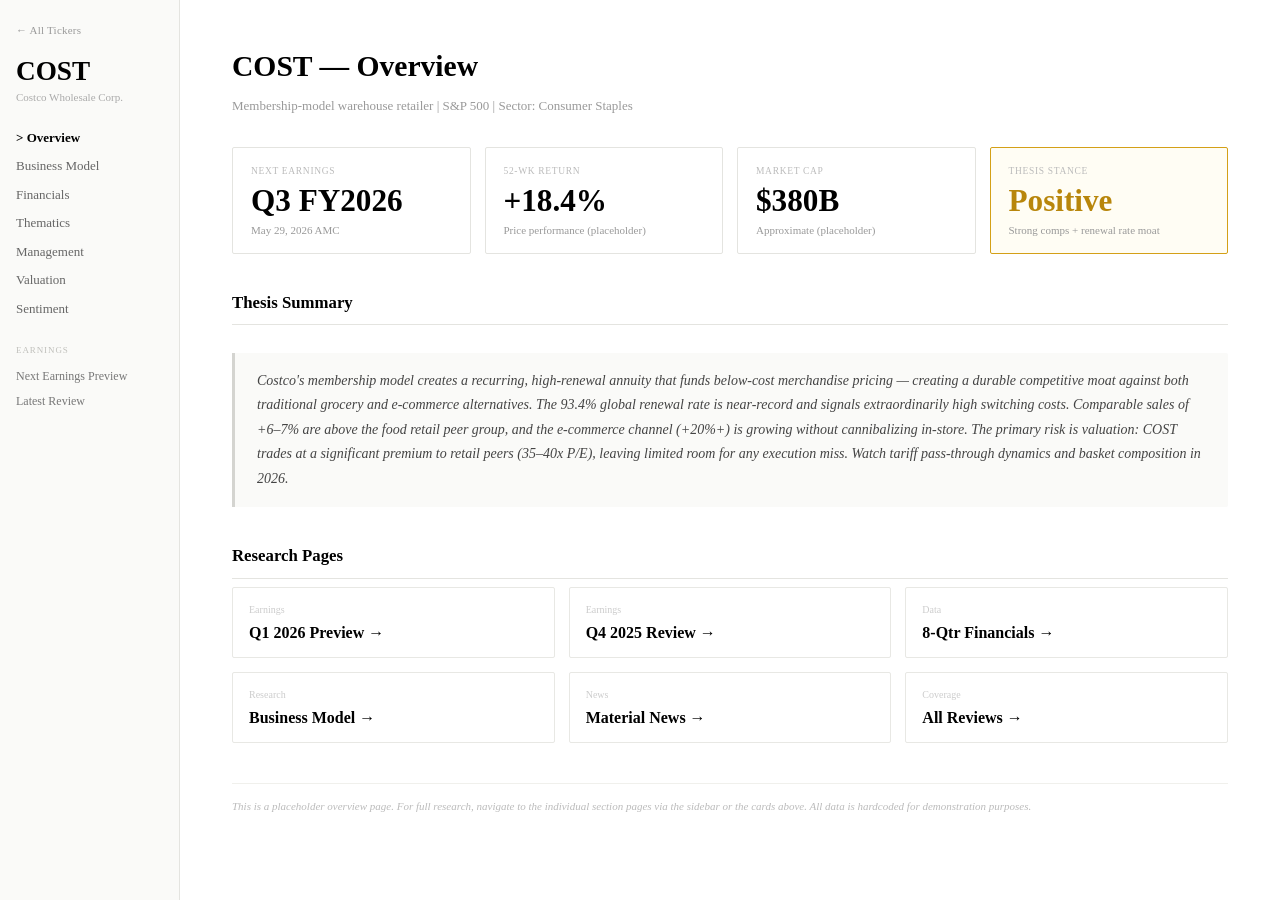
==== commit 7eda71ed: "Add live API integration — FMP, Alpha Vantage, Claude + dynamic pages - New: config.js, api.js (FMP/" ====
--- a/company.html
+++ b/company.html
@@ -1,47 +1,160 @@
 <!DOCTYPE html>
 <html lang="en">
-<head><meta charset="UTF-8"/><meta name="viewport" content="width=device-width, initial-scale=1.0"/><title>Company Overview</title><link rel="stylesheet" href="styles.css"/></head>
+<head>
+  <meta charset="UTF-8"/>
+  <meta name="viewport" content="width=device-width, initial-scale=1.0"/>
+  <title>Earnings Research Dashboard — Company Overview</title>
+  <link rel="stylesheet" href="styles.css"/>
+</head>
 <body>
+
+<!-- ── Sidebar ──────────────────────────────────────────────────────── -->
 <aside id="sidebar">
   <a href="index.html" class="sidebar-back">&larr; All Tickers</a>
+
   <div class="sidebar-ticker" id="s-ticker">—</div>
   <div class="sidebar-company" id="s-company">Loading…</div>
+
   <ul class="sidebar-nav">
     <li><a href="#" class="active">Overview</a></li>
-    <li><a href="business-model-glw.html">Business Model</a></li>
-    <li><a href="financials-googl.html">Financials</a></li>
-    <li><a href="#">Thematics</a></li><li><a href="#">Management</a></li><li><a href="#">Valuation</a></li><li><a href="#">Sentiment</a></li>
+    <li><a href="business-model-glw.html" id="s-biz">Business Model</a></li>
+    <li><a href="#" id="s-fin">Financials</a></li>
+    <li><a href="#">Thematics</a></li>
+    <li><a href="#">Management</a></li>
+    <li><a href="#">Valuation</a></li>
+    <li><a href="#">Sentiment</a></li>
   </ul>
+
   <div class="sidebar-section-label">Earnings</div>
-  <ul class="sidebar-earnings-links">
-    <li><a href="preview-googl.html">2026Q1 Preview</a></li>
-    <li><a href="review-googl.html">2025Q4 Review</a></li>
-  </ul>
+  <ul class="sidebar-earnings-links" id="s-earnings-links"></ul>
 </aside>
+
+<!-- ── Main ─────────────────────────────────────────────────────────── -->
 <main id="main">
+
   <h1 class="preview-title" id="m-title">Company Overview</h1>
-  <p class="preview-subtitle" id="m-subtitle">Loading…</p>
-  <div class="kpi-grid">
-    <div class="kpi-card"><div class="kpi-label">Next Earnings</div><div class="kpi-value" id="kpi-next">—</div><div class="kpi-desc" id="kpi-date">—</div></div>
-    <div class="kpi-card"><div class="kpi-label">52-Wk Return</div><div class="kpi-value" id="kpi-return">—</div><div class="kpi-desc">Price performance (placeholder)</div></div>
-    <div class="kpi-card"><div class="kpi-label">Market Cap</div><div class="kpi-value" id="kpi-mcap">—</div><div class="kpi-desc">Approximate (placeholder)</div></div>
-    <div class="kpi-card highlight"><div class="kpi-label">Thesis Stance</div><div class="kpi-value gold" id="kpi-stance">—</div><div class="kpi-desc" id="kpi-stance-desc">—</div></div>
+  <p class="preview-subtitle" id="m-subtitle">Loading company information…</p>
+
+  <!-- KPI row -->
+  <div class="kpi-grid" id="m-kpis">
+    <div class="kpi-card">
+      <div class="kpi-label">Next Earnings</div>
+      <div class="kpi-value" id="kpi-next">—</div>
+      <div class="kpi-desc" id="kpi-date">—</div>
+    </div>
+    <div class="kpi-card">
+      <div class="kpi-label">52-Wk Return</div>
+      <div class="kpi-value" id="kpi-return">—</div>
+      <div class="kpi-desc">Price performance (placeholder)</div>
+    </div>
+    <div class="kpi-card">
+      <div class="kpi-label">Market Cap</div>
+      <div class="kpi-value" id="kpi-mcap">—</div>
+      <div class="kpi-desc">Approximate (placeholder)</div>
+    </div>
+    <div class="kpi-card highlight">
+      <div class="kpi-label">Thesis Stance</div>
+      <div class="kpi-value gold" id="kpi-stance">—</div>
+      <div class="kpi-desc" id="kpi-stance-desc">—</div>
+    </div>
   </div>
+
+  <!-- Thesis summary -->
   <div class="section-header">Thesis Summary</div>
-  <div class="exec-summary"><p id="m-thesis-text">Loading…</p></div>
+  <div class="exec-summary" id="m-thesis">
+    <p id="m-thesis-text">Loading…</p>
+  </div>
+
+  <!-- Navigation shortcuts -->
   <div class="section-header">Research Pages</div>
   <div style="display:grid;grid-template-columns:repeat(3,1fr);gap:14px;margin-top:4px">
-    <a class="review-card" href="preview-googl.html"><div class="rc-quarter">Earnings</div><div class="rc-ticker" style="font-size:1rem">Q1 2026 Preview →</div></a>
-    <a class="review-card" href="review-googl.html"><div class="rc-quarter">Earnings</div><div class="rc-ticker" style="font-size:1rem">Q4 2025 Review →</div></a>
-    <a class="review-card" href="financials-googl.html"><div class="rc-quarter">Data</div><div class="rc-ticker" style="font-size:1rem">8-Qtr Financials →</div></a>
-    <a class="review-card" href="business-model-glw.html"><div class="rc-quarter">Research</div><div class="rc-ticker" style="font-size:1rem">Business Model →</div></a>
-    <a class="review-card" href="index.html"><div class="rc-quarter">News</div><div class="rc-ticker" style="font-size:1rem">Material News →</div></a>
-    <a class="review-card" href="earnings-reviews.html"><div class="rc-quarter">Coverage</div><div class="rc-ticker" style="font-size:1rem">All Reviews →</div></a>
+    <a class="review-card" href="preview-googl.html" style="text-decoration:none">
+      <div class="rc-quarter">Earnings</div>
+      <div class="rc-ticker" style="font-size:1rem">Q1 2026 Preview →</div>
+    </a>
+    <a class="review-card" href="review-googl.html" style="text-decoration:none">
+      <div class="rc-quarter">Earnings</div>
+      <div class="rc-ticker" style="font-size:1rem">Q4 2025 Review →</div>
+    </a>
+    <a class="review-card" href="financials-googl.html" style="text-decoration:none">
+      <div class="rc-quarter">Data</div>
+      <div class="rc-ticker" style="font-size:1rem">8-Qtr Financials →</div>
+    </a>
+    <a class="review-card" href="business-model-glw.html" style="text-decoration:none">
+      <div class="rc-quarter">Research</div>
+      <div class="rc-ticker" style="font-size:1rem">Business Model →</div>
+    </a>
+    <a class="review-card" href="index.html" style="text-decoration:none">
+      <div class="rc-quarter">News</div>
+      <div class="rc-ticker" style="font-size:1rem">Material News →</div>
+    </a>
+    <a class="review-card" href="earnings-reviews.html" style="text-decoration:none">
+      <div class="rc-quarter">Coverage</div>
+      <div class="rc-ticker" style="font-size:1rem">All Reviews →</div>
+    </a>
   </div>
+
+  <p class="footer-note" style="margin-top:40px">
+    This is a placeholder overview page. For full research, navigate to the individual section pages via the sidebar or the cards above.
+    All data is hardcoded for demonstration purposes.
+  </p>
+
 </main>
+
 <script src="app.js"></script>
 <script>
-const OD = { COST:{name:'Costco Wholesale Corp.',subtitle:'Membership-model warehouse retailer | S&P 500 | Consumer Staples',next:'Q3 FY2026',date:'May 29, 2026 AMC',return:'+18.4%',mcap:'$380B',stance:'Positive',stanceDesc:'Strong comps + renewal rate moat',thesis:'Costco\'s membership model creates a recurring, high-renewal annuity that funds below-cost merchandise pricing. The 93.4% global renewal rate signals extraordinarily high switching costs. Comparable sales of +6–7% are above the food retail peer group. The primary risk is valuation: COST trades at 35–40x P/E.'},MSFT:{name:'Microsoft Corporation',subtitle:'Cloud, productivity software & AI platforms | S&P 500 | Technology',next:'Q3 FY2026',date:'Apr 30, 2026 AMC',return:'+22.1%',mcap:'$3.1T',stance:'Positive',stanceDesc:'Azure re-accel + Copilot monetization',thesis:'Microsoft is the most diversified AI monetization play in large-cap tech, with Azure re-accelerating to 35% growth and Copilot seat counts surpassing 50M. The combination of enterprise software lock-in, cloud infrastructure, and AI assistant products creates three compounding revenue streams.'},AMZN:{name:'Amazon.com Inc.',subtitle:'E-commerce, cloud (AWS), advertising & logistics | S&P 500 | Consumer Discretionary',next:'Q1 2026',date:'May 1, 2026 AMC',return:'+28.7%',mcap:'$2.2T',stance:'Positive',stanceDesc:'AWS margin expansion + ad flywheel',thesis:'Amazon\'s long-term re-rating thesis rests on three pillars: (1) AWS reaching 40%+ operating margins, (2) advertising revenue compounding at 18–20%, and (3) retail operating income inflecting positively as logistics efficiency improves.'}};
-document.addEventListener('DOMContentLoaded', () => { const params = new URLSearchParams(window.location.search); const ticker = (params.get('t') || 'COST').toUpperCase(); const data = OD[ticker] || OD['COST']; document.title = ticker + ' — Overview'; document.getElementById('s-ticker').textContent = ticker; document.getElementById('s-company').textContent = data.name; document.getElementById('m-title').textContent = ticker + ' — Overview'; document.getElementById('m-subtitle').textContent = data.subtitle; document.getElementById('kpi-next').textContent = data.next; document.getElementById('kpi-date').textContent = data.date; document.getElementById('kpi-return').textContent = data.return; document.getElementById('kpi-mcap').textContent = data.mcap; document.getElementById('kpi-stance').textContent = data.stance; document.getElementById('kpi-stance-desc').textContent = data.stanceDesc; document.getElementById('m-thesis-text').textContent = data.thesis; renderSidebarWatchlist(ticker); });
+/* Populate page from URL ?t=TICKER */
+const OVERVIEW_DATA = {
+  COST: {
+    name: "Costco Wholesale Corp.",
+    subtitle: "Membership-model warehouse retailer | S&P 500 | Sector: Consumer Staples",
+    next: "Q3 FY2026", date: "May 29, 2026 AMC",
+    return: "+18.4%", mcap: "$380B", stance: "Positive",
+    stanceDesc: "Strong comps + renewal rate moat",
+    thesis: "Costco's membership model creates a recurring, high-renewal annuity that funds below-cost merchandise pricing — creating a durable competitive moat against both traditional grocery and e-commerce alternatives. The 93.4% global renewal rate is near-record and signals extraordinarily high switching costs. Comparable sales of +6–7% are above the food retail peer group, and the e-commerce channel (+20%+) is growing without cannibalizing in-store. The primary risk is valuation: COST trades at a significant premium to retail peers (35–40x P/E), leaving limited room for any execution miss. Watch tariff pass-through dynamics and basket composition in 2026.",
+  },
+  MSFT: {
+    name: "Microsoft Corporation",
+    subtitle: "Cloud, productivity software & AI platforms | S&P 500 | Sector: Technology",
+    next: "Q3 FY2026", date: "Apr 30, 2026 AMC",
+    return: "+22.1%", mcap: "$3.1T", stance: "Positive",
+    stanceDesc: "Azure re-accel + Copilot monetization",
+    thesis: "Microsoft is the most diversified AI monetization play in large-cap tech, with Azure re-accelerating to 35% growth and Copilot seat counts surpassing 50M. The combination of enterprise software lock-in (Office 365, Teams, Dynamics), cloud infrastructure, and AI assistant products creates three compounding revenue streams. Operating margin expansion is tracking above consensus as AI workloads carry higher gross margins than legacy on-premise software. Key risks: antitrust scrutiny of OpenAI partnership, Azure growth sustainability vs. the law of large numbers, and Copilot conversion from trial to paid.",
+  },
+  AMZN: {
+    name: "Amazon.com Inc.",
+    subtitle: "E-commerce, cloud (AWS), advertising & logistics | S&P 500 | Sector: Consumer Discretionary",
+    next: "Q1 2026", date: "May 1, 2026 AMC",
+    return: "+28.7%", mcap: "$2.2T", stance: "Positive",
+    stanceDesc: "AWS margin expansion + ad flywheel",
+    thesis: "Amazon's long-term re-rating thesis rests on three pillars: (1) AWS reaching 40%+ operating margins as AI workloads scale, (2) advertising revenue compounding at 18–20% with near-100% gross margins, and (3) retail operating income inflecting from near-zero to structurally positive as logistics efficiency improves. AWS is now the most profitable hyperscaler per dollar of revenue, and the advertising business is on track to surpass $60B annually. The primary near-term risk is AWS growth deceleration as enterprise optimization cycles resurface; however, Q1 2026 re-acceleration to 19% YoY significantly reduces that concern.",
+  },
+};
+
+document.addEventListener("DOMContentLoaded", () => {
+  const params = new URLSearchParams(window.location.search);
+  const ticker = (params.get("t") || "COST").toUpperCase();
+  const data   = OVERVIEW_DATA[ticker] || OVERVIEW_DATA["COST"];
+
+  document.title = `${ticker} — Overview | Earnings Research Dashboard`;
+  document.getElementById("s-ticker").textContent   = ticker;
+  document.getElementById("s-company").textContent  = data.name;
+  document.getElementById("s-fin").href             = `financials.html?t=${ticker}`;
+  document.getElementById("s-earnings-links").innerHTML = `
+    <li><a href="preview.html?t=${ticker}">Next Earnings Preview</a></li>
+    <li><a href="review.html?t=${ticker}">Latest Review</a></li>`;
+  document.getElementById("m-title").textContent    = `${ticker} — Overview`;
+  document.getElementById("m-subtitle").textContent = data.subtitle;
+  document.getElementById("kpi-next").textContent   = data.next;
+  document.getElementById("kpi-date").textContent   = data.date;
+  document.getElementById("kpi-return").textContent = data.return;
+  document.getElementById("kpi-mcap").textContent   = data.mcap;
+  document.getElementById("kpi-stance").textContent = data.stance;
+  document.getElementById("kpi-stance-desc").textContent = data.stanceDesc;
+  document.getElementById("m-thesis-text").textContent   = data.thesis;
+
+  renderSidebarWatchlist(ticker);
+});
 </script>
-</body></html>+</body>
+</html>
--- a/styles.css
+++ b/styles.css
@@ -1,113 +1,664 @@
+/* ── Reset & base ─────────────────────────────────────────────────── */
 *, *::before, *::after { box-sizing: border-box; margin: 0; padding: 0; }
-body { font-family: Georgia, 'Times New Roman', serif; background: #ffffff; color: #333; display: flex; min-height: 100vh; font-size: 14px; line-height: 1.5; }
+
+body {
+  font-family: Georgia, 'Times New Roman', serif;
+  background: #ffffff;
+  color: #333;
+  display: flex;
+  min-height: 100vh;
+  font-size: 14px;
+  line-height: 1.5;
+}
+
 a { color: inherit; }
-#sidebar { position: fixed; top: 0; left: 0; width: 180px; height: 100vh; overflow-y: auto; background: #fafaf8; border-right: 1px solid #e4e4e0; padding: 22px 16px 40px; font-size: 13px; flex-shrink: 0; }
-.sidebar-back { display: block; font-size: 11px; color: #999; text-decoration: none; margin-bottom: 18px; }
+
+/* ── Sidebar ──────────────────────────────────────────────────────── */
+#sidebar {
+  position: fixed;
+  top: 0; left: 0;
+  width: 180px;
+  height: 100vh;
+  overflow-y: auto;
+  background: #fafaf8;
+  border-right: 1px solid #e4e4e0;
+  padding: 22px 16px 40px;
+  font-size: 13px;
+  flex-shrink: 0;
+}
+
+.sidebar-back {
+  display: block;
+  font-size: 11px;
+  color: #999;
+  text-decoration: none;
+  margin-bottom: 18px;
+  letter-spacing: 0.02em;
+}
 .sidebar-back:hover { color: #333; }
-.sidebar-logo { font-size: 12px; font-weight: bold; color: #000; letter-spacing: 0.04em; text-transform: uppercase; margin-bottom: 24px; line-height: 1.3; }
-.sidebar-ticker { font-size: 1.7rem; font-weight: bold; color: #000; line-height: 1.1; }
-.sidebar-company { font-size: 11px; color: #aaa; margin-top: 3px; margin-bottom: 22px; }
-.sidebar-nav { list-style: none; margin-bottom: 26px; }
+
+.sidebar-logo {
+  font-size: 12px;
+  font-weight: bold;
+  color: #000;
+  letter-spacing: 0.04em;
+  text-transform: uppercase;
+  margin-bottom: 24px;
+  line-height: 1.3;
+}
+
+.sidebar-ticker {
+  font-size: 1.7rem;
+  font-weight: bold;
+  color: #000;
+  line-height: 1.1;
+}
+
+.sidebar-company {
+  font-size: 11px;
+  color: #aaa;
+  margin-top: 3px;
+  margin-bottom: 22px;
+}
+
+.sidebar-nav {
+  list-style: none;
+  margin-bottom: 26px;
+}
 .sidebar-nav li { margin-bottom: 9px; }
-.sidebar-nav a { text-decoration: none; color: #666; font-size: 13px; display: block; }
+.sidebar-nav a {
+  text-decoration: none;
+  color: #666;
+  font-size: 13px;
+  display: block;
+}
 .sidebar-nav a:hover { color: #000; }
-.sidebar-nav a.active { font-weight: bold; color: #000; }
+.sidebar-nav a.active {
+  font-weight: bold;
+  color: #000;
+}
 .sidebar-nav a.active::before { content: "> "; }
-.sidebar-section-label { font-size: 9px; text-transform: uppercase; letter-spacing: 0.1em; color: #c0c0bc; margin-bottom: 9px; }
-.sidebar-earnings-links { list-style: none; margin-bottom: 22px; }
+
+.sidebar-section-label {
+  font-size: 9px;
+  text-transform: uppercase;
+  letter-spacing: 0.1em;
+  color: #c0c0bc;
+  margin-bottom: 9px;
+}
+
+.sidebar-earnings-links {
+  list-style: none;
+  margin-bottom: 22px;
+}
 .sidebar-earnings-links li { margin-bottom: 7px; }
-.sidebar-earnings-links a { text-decoration: none; color: #777; font-size: 12px; display: block; }
+.sidebar-earnings-links a {
+  text-decoration: none;
+  color: #777;
+  font-size: 12px;
+  display: block;
+}
 .sidebar-earnings-links a:hover { color: #000; }
-.sidebar-earnings-links a.active { font-weight: bold; color: #000; }
-.sidebar-divider { border: none; border-top: 1px solid #e8e8e4; margin: 18px 0; }
+.sidebar-earnings-links a.active {
+  font-weight: bold;
+  color: #000;
+}
+
+.sidebar-divider {
+  border: none;
+  border-top: 1px solid #e8e8e4;
+  margin: 18px 0;
+}
+
 .sidebar-what-is-new { margin-top: 4px; }
-.sidebar-what-is-new h4 { font-size: 9px; text-transform: uppercase; letter-spacing: 0.1em; color: #c0c0bc; margin-bottom: 8px; }
-.sidebar-what-is-new p { font-size: 11px; color: #777; line-height: 1.55; }
-.sidebar-watchlist-links { list-style: none; }
+.sidebar-what-is-new h4 {
+  font-size: 9px;
+  text-transform: uppercase;
+  letter-spacing: 0.1em;
+  color: #c0c0bc;
+  margin-bottom: 8px;
+}
+.sidebar-what-is-new p {
+  font-size: 11px;
+  color: #777;
+  line-height: 1.55;
+}
+
+.sidebar-watchlist-links {
+  list-style: none;
+}
 .sidebar-watchlist-links li { margin-bottom: 7px; }
-.sidebar-watchlist-links a { text-decoration: none; color: #666; font-size: 12px; display: block; }
+.sidebar-watchlist-links a {
+  text-decoration: none;
+  color: #666;
+  font-size: 12px;
+  display: block;
+}
 .sidebar-watchlist-links a:hover { color: #000; }
-.sidebar-watchlist-links a.active { font-weight: bold; color: #000; }
+.sidebar-watchlist-links a.active {
+  font-weight: bold;
+  color: #000;
+}
 .sidebar-watchlist-links a.active::before { content: "> "; }
-#main { margin-left: 180px; padding: 44px 52px 80px; flex: 1; max-width: 1100px; min-height: 100vh; }
-.page-title { font-size: 1.85rem; font-weight: bold; color: #000; margin-bottom: 6px; text-align: center; }
-.page-subtitle-center { text-align: center; color: #999; font-size: 12px; margin-bottom: 36px; }
-.preview-title { font-size: 1.85rem; font-weight: bold; color: #000; margin-bottom: 8px; }
-.preview-subtitle { font-size: 13px; color: #999; margin-bottom: 30px; line-height: 1.6; }
-.section-header { font-size: 1.05rem; font-weight: bold; color: #000; border-bottom: 1px solid #e4e4e0; padding-bottom: 9px; margin-bottom: 8px; margin-top: 36px; }
+
+/* ── Main content ─────────────────────────────────────────────────── */
+#main {
+  margin-left: 180px;
+  padding: 44px 52px 80px;
+  flex: 1;
+  max-width: 1100px;
+  min-height: 100vh;
+}
+
+/* ── Page titles ──────────────────────────────────────────────────── */
+.page-title {
+  font-size: 1.85rem;
+  font-weight: bold;
+  color: #000;
+  margin-bottom: 6px;
+  text-align: center;
+}
+
+.page-subtitle-center {
+  text-align: center;
+  color: #999;
+  font-size: 12px;
+  margin-bottom: 36px;
+}
+
+.preview-title {
+  font-size: 1.85rem;
+  font-weight: bold;
+  color: #000;
+  margin-bottom: 8px;
+}
+
+.preview-subtitle {
+  font-size: 13px;
+  color: #999;
+  margin-bottom: 30px;
+  line-height: 1.6;
+}
+
+/* ── Section headers ──────────────────────────────────────────────── */
+.section-header {
+  font-size: 1.05rem;
+  font-weight: bold;
+  color: #000;
+  border-bottom: 1px solid #e4e4e0;
+  padding-bottom: 9px;
+  margin-bottom: 8px;
+  margin-top: 36px;
+}
 .section-header:first-of-type { margin-top: 0; }
-.section-sub { font-size: 13px; color: #999; font-style: italic; margin-bottom: 22px; line-height: 1.6; }
-.kpi-grid { display: grid; grid-template-columns: repeat(4, 1fr); gap: 14px; margin-bottom: 14px; }
-.kpi-card { border: 1px solid #e4e4e0; padding: 16px 18px 14px; border-radius: 2px; }
+
+.section-sub {
+  font-size: 13px;
+  color: #999;
+  font-style: italic;
+  margin-bottom: 22px;
+  line-height: 1.6;
+}
+
+/* ── KPI stat grid ────────────────────────────────────────────────── */
+.kpi-grid {
+  display: grid;
+  grid-template-columns: repeat(4, 1fr);
+  gap: 14px;
+  margin-bottom: 14px;
+}
+.kpi-grid + .kpi-grid { margin-top: 0; }
+
+.kpi-card {
+  border: 1px solid #e4e4e0;
+  padding: 16px 18px 14px;
+  border-radius: 2px;
+}
 .kpi-card.highlight { border-color: #d4a017; background: #fffdf4; }
-.kpi-label { font-size: 9.5px; text-transform: uppercase; letter-spacing: 0.07em; color: #bbb; margin-bottom: 6px; }
-.kpi-value { font-size: 1.95rem; font-weight: bold; color: #000; line-height: 1.1; margin-bottom: 4px; }
+
+.kpi-label {
+  font-size: 9.5px;
+  text-transform: uppercase;
+  letter-spacing: 0.07em;
+  color: #bbb;
+  margin-bottom: 6px;
+}
+
+.kpi-value {
+  font-size: 1.95rem;
+  font-weight: bold;
+  color: #000;
+  line-height: 1.1;
+  margin-bottom: 4px;
+}
 .kpi-value.gold { color: #b8860b; }
-.kpi-desc { font-size: 11px; color: #999; line-height: 1.45; }
-.exec-summary { border-left: 3px solid #d4d4d0; padding: 16px 22px; margin: 28px 0; background: #fafaf8; border-radius: 0 2px 2px 0; }
-.exec-summary p { font-size: 14px; font-style: italic; color: #444; line-height: 1.75; }
+
+.kpi-desc {
+  font-size: 11px;
+  color: #999;
+  line-height: 1.45;
+}
+
+/* ── Exec summary / blockquote ────────────────────────────────────── */
+.exec-summary {
+  border-left: 3px solid #d4d4d0;
+  padding: 16px 22px;
+  margin: 28px 0;
+  background: #fafaf8;
+  border-radius: 0 2px 2px 0;
+}
+.exec-summary p {
+  font-size: 14px;
+  font-style: italic;
+  color: #444;
+  line-height: 1.75;
+}
+
+/* ── Tables ───────────────────────────────────────────────────────── */
 .table-wrap { overflow-x: auto; margin-bottom: 10px; }
-table { width: 100%; border-collapse: collapse; font-size: 13px; }
-thead th { text-align: left; font-size: 9.5px; text-transform: uppercase; letter-spacing: 0.07em; color: #bbb; padding: 8px 10px; border-bottom: 1px solid #e4e4e0; white-space: nowrap; font-family: Georgia, serif; font-weight: normal; }
-tbody td { padding: 9px 10px; border-bottom: 1px solid #f2f2f0; color: #333; vertical-align: top; }
+
+table {
+  width: 100%;
+  border-collapse: collapse;
+  font-size: 13px;
+}
+
+thead th {
+  text-align: left;
+  font-size: 9.5px;
+  text-transform: uppercase;
+  letter-spacing: 0.07em;
+  color: #bbb;
+  padding: 8px 10px;
+  border-bottom: 1px solid #e4e4e0;
+  white-space: nowrap;
+  font-family: Georgia, serif;
+  font-weight: normal;
+}
+
+tbody td {
+  padding: 9px 10px;
+  border-bottom: 1px solid #f2f2f0;
+  color: #333;
+  vertical-align: top;
+}
 tbody tr:last-child td { border-bottom: none; }
-td a.data-link { color: #1a0dab; text-decoration: underline; text-underline-offset: 2px; }
-.c-pos { color: #2d7a2d; font-weight: 500; }
-.c-neg { color: #c0392b; font-weight: 500; }
+
+td a.data-link {
+  color: #1a0dab;
+  text-decoration: underline;
+  text-underline-offset: 2px;
+}
+
+.row-sub { color: #999; font-size: 11.5px; }
+
+/* table coloring */
+.c-pos   { color: #2d7a2d; font-weight: 500; }
+.c-neg   { color: #c0392b; font-weight: 500; }
 .c-watch { color: #b8860b; font-weight: 500; }
-.c-mute { color: #aaa; }
+.c-mute  { color: #aaa; }
+
 .beat { color: #2d7a2d; font-weight: 600; }
 .miss { color: #c0392b; font-weight: 600; }
-.thesis-label { display: inline-block; font-size: 10.5px; font-weight: bold; padding: 2px 9px; border-radius: 2px; margin-bottom: 7px; letter-spacing: 0.03em; }
-.thesis-positive { background: #2d7a2d; color: #fff; }
-.thesis-neutral { background: #b8860b; color: #fff; }
-.thesis-watch { background: #b8860b; color: #fff; }
-.thesis-negative { background: #c0392b; color: #fff; }
-.news-grid { display: grid; grid-template-columns: repeat(3, 1fr); gap: 20px; margin-bottom: 18px; }
-.news-card { border: 1px solid #e8e8e4; padding: 18px 18px 14px; border-radius: 2px; display: flex; flex-direction: column; }
-.nc-meta { font-size: 10.5px; color: #bbb; margin-bottom: 1px; }
-.nc-company { font-size: 10px; color: #ccc; margin-bottom: 9px; }
+
+/* ── Thesis impact labels ─────────────────────────────────────────── */
+.thesis-label {
+  display: inline-block;
+  font-size: 10.5px;
+  font-weight: bold;
+  padding: 2px 9px;
+  border-radius: 2px;
+  margin-bottom: 7px;
+  letter-spacing: 0.03em;
+}
+.thesis-positive  { background: #2d7a2d; color: #fff; }
+.thesis-neutral   { background: #b8860b; color: #fff; }
+.thesis-watch     { background: #b8860b; color: #fff; }
+.thesis-negative  { background: #c0392b; color: #fff; }
+
+/* ── News card grid ───────────────────────────────────────────────── */
+.news-grid {
+  display: grid;
+  grid-template-columns: repeat(3, 1fr);
+  gap: 20px;
+  margin-bottom: 18px;
+}
+
+.news-card {
+  border: 1px solid #e8e8e4;
+  padding: 18px 18px 14px;
+  border-radius: 2px;
+  display: flex;
+  flex-direction: column;
+}
+
+.nc-meta     { font-size: 10.5px; color: #bbb; margin-bottom: 1px; }
+.nc-company  { font-size: 10px;   color: #ccc; margin-bottom: 9px; }
 .nc-headline { font-size: 13.5px; font-weight: bold; color: #111; margin-bottom: 10px; line-height: 1.4; }
-.nc-summary { font-size: 12px; color: #666; line-height: 1.65; margin-bottom: 12px; flex: 1; }
-.nc-impact { font-size: 11.5px; color: #555; line-height: 1.55; margin-bottom: 12px; }
-.nc-source { font-size: 10px; color: #c0c0bc; border-top: 1px solid #f2f2f0; padding-top: 8px; margin-top: auto; }
-.show-more { text-align: center; margin: 6px 0 4px; }
-.show-more a { font-size: 12.5px; color: #999; text-decoration: underline; cursor: pointer; }
+.nc-summary  { font-size: 12px; color: #666; line-height: 1.65; margin-bottom: 12px; flex: 1; }
+.nc-impact   { font-size: 11.5px; color: #555; line-height: 1.55; margin-bottom: 12px; }
+.nc-source   {
+  font-size: 10px; color: #c0c0bc;
+  border-top: 1px solid #f2f2f0;
+  padding-top: 8px;
+  margin-top: auto;
+}
+
+.show-more {
+  text-align: center;
+  margin: 6px 0 4px;
+}
+.show-more a {
+  font-size: 12.5px;
+  color: #999;
+  text-decoration: underline;
+  cursor: pointer;
+}
 .show-more a:hover { color: #333; }
-.last-updated { text-align: center; font-size: 10.5px; color: #ccc; margin-top: 18px; }
-.tabs { display: flex; border-bottom: 1px solid #e4e4e0; margin-bottom: 30px; overflow-x: auto; }
-.tab-btn { padding: 10px 16px; font-size: 13px; font-family: Georgia, serif; color: #999; cursor: pointer; border: none; background: none; border-bottom: 2px solid transparent; margin-bottom: -1px; white-space: nowrap; }
+
+.last-updated {
+  text-align: center;
+  font-size: 10.5px;
+  color: #ccc;
+  margin-top: 18px;
+}
+
+/* ── Tabs ─────────────────────────────────────────────────────────── */
+.tabs {
+  display: flex;
+  border-bottom: 1px solid #e4e4e0;
+  margin-bottom: 30px;
+  overflow-x: auto;
+  gap: 0;
+}
+.tab-btn {
+  padding: 10px 16px;
+  font-size: 13px;
+  font-family: Georgia, serif;
+  color: #999;
+  cursor: pointer;
+  border: none;
+  background: none;
+  border-bottom: 2px solid transparent;
+  margin-bottom: -1px;
+  white-space: nowrap;
+  transition: color 0.12s;
+}
 .tab-btn:hover { color: #333; }
 .tab-btn.active { color: #000; font-weight: bold; border-bottom-color: #000; }
+
 .tab-panel { display: none; }
 .tab-panel.active { display: block; }
+
+/* ── Bar chart (SVG-based, rendered by JS) ────────────────────────── */
 .chart-wrap { margin: 24px 0 16px; }
-.chart-legend { display: flex; gap: 22px; font-size: 11.5px; color: #666; margin-bottom: 14px; }
-.legend-swatch { display: inline-block; width: 12px; height: 12px; border-radius: 2px; margin-right: 5px; vertical-align: middle; }
-.reviews-grid { display: grid; grid-template-columns: repeat(4, 1fr); gap: 14px; margin-top: 28px; }
-.review-card { border: 1px solid #e8e8e4; padding: 14px 16px 12px; border-radius: 2px; text-decoration: none; display: block; cursor: pointer; transition: border-color 0.14s; }
+.chart-legend {
+  display: flex;
+  gap: 22px;
+  font-size: 11.5px;
+  color: #666;
+  margin-bottom: 14px;
+}
+.legend-swatch {
+  display: inline-block;
+  width: 12px; height: 12px;
+  border-radius: 2px;
+  margin-right: 5px;
+  vertical-align: middle;
+}
+
+/* ── Earnings reviews grid ────────────────────────────────────────── */
+.reviews-grid {
+  display: grid;
+  grid-template-columns: repeat(4, 1fr);
+  gap: 14px;
+  margin-top: 28px;
+}
+
+.review-card {
+  border: 1px solid #e8e8e4;
+  padding: 14px 16px 12px;
+  border-radius: 2px;
+  text-decoration: none;
+  display: block;
+  cursor: pointer;
+  transition: border-color 0.14s, box-shadow 0.14s;
+}
 .review-card:hover { border-color: #aaa; box-shadow: 0 1px 6px rgba(0,0,0,0.06); }
+
 .rc-quarter { font-size: 10px; color: #ccc; margin-bottom: 4px; }
-.rc-ticker { font-size: 1.35rem; font-weight: bold; color: #000; }
-.watchlist-grid { display: grid; grid-template-columns: repeat(3, 1fr); gap: 18px; margin-top: 28px; }
-.wl-card { border: 1px solid #e8e8e4; padding: 20px 18px 16px; border-radius: 2px; position: relative; }
-.wl-remove { position: absolute; top: 12px; right: 14px; background: none; border: none; font-size: 18px; color: #ddd; cursor: pointer; line-height: 1; padding: 0; font-family: Georgia, serif; }
+.rc-ticker  { font-size: 1.35rem; font-weight: bold; color: #000; }
+
+/* ── Watchlist page ───────────────────────────────────────────────── */
+.watchlist-grid {
+  display: grid;
+  grid-template-columns: repeat(3, 1fr);
+  gap: 18px;
+  margin-top: 28px;
+}
+
+.wl-card {
+  border: 1px solid #e8e8e4;
+  padding: 20px 18px 16px;
+  border-radius: 2px;
+  position: relative;
+  transition: border-color 0.14s;
+}
+.wl-card:hover { border-color: #ccc; }
+
+.wl-remove {
+  position: absolute;
+  top: 12px; right: 14px;
+  background: none;
+  border: none;
+  font-size: 18px;
+  color: #ddd;
+  cursor: pointer;
+  line-height: 1;
+  padding: 0;
+  font-family: Georgia, serif;
+}
 .wl-remove:hover { color: #c0392b; }
+
 .wl-ticker { font-size: 1.6rem; font-weight: bold; color: #000; line-height: 1.1; }
-.wl-name { font-size: 11.5px; color: #aaa; margin-top: 2px; margin-bottom: 14px; }
-.wl-row { font-size: 12px; color: #666; margin-bottom: 4px; }
+.wl-name   { font-size: 11.5px; color: #aaa; margin-top: 2px; margin-bottom: 14px; }
+.wl-row    { font-size: 12px; color: #666; margin-bottom: 4px; }
 .wl-row span { font-weight: bold; color: #333; }
-.wl-links { margin-top: 14px; display: flex; gap: 12px; }
-.wl-link { font-size: 11.5px; color: #1a0dab; text-decoration: underline; cursor: pointer; }
-.add-form { display: flex; align-items: center; gap: 10px; margin-top: 36px; padding-top: 28px; border-top: 1px solid #e8e8e4; }
+.wl-links  { margin-top: 14px; display: flex; gap: 12px; }
+.wl-link   {
+  font-size: 11.5px;
+  color: #1a0dab;
+  text-decoration: underline;
+  text-underline-offset: 2px;
+  cursor: pointer;
+}
+
+.add-form {
+  display: flex;
+  align-items: center;
+  gap: 10px;
+  margin-top: 36px;
+  padding-top: 28px;
+  border-top: 1px solid #e8e8e4;
+}
 .add-form label { font-size: 13px; color: #666; }
-.add-input { padding: 8px 12px; border: 1px solid #ccc; font-family: Georgia, serif; font-size: 14px; width: 110px; border-radius: 2px; text-transform: uppercase; }
+.add-input {
+  padding: 8px 12px;
+  border: 1px solid #ccc;
+  font-family: Georgia, serif;
+  font-size: 14px;
+  width: 110px;
+  border-radius: 2px;
+  text-transform: uppercase;
+  letter-spacing: 0.05em;
+}
 .add-input:focus { outline: none; border-color: #888; }
-.add-btn { padding: 8px 18px; background: #111; color: #fff; border: none; font-family: Georgia, serif; font-size: 13px; cursor: pointer; border-radius: 2px; }
+.add-btn {
+  padding: 8px 18px;
+  background: #111;
+  color: #fff;
+  border: none;
+  font-family: Georgia, serif;
+  font-size: 13px;
+  cursor: pointer;
+  border-radius: 2px;
+}
 .add-btn:hover { background: #333; }
 .add-msg { font-size: 12px; color: #c0392b; }
-.footer-note { font-size: 11px; color: #bbb; border-top: 1px solid #f0f0ec; padding-top: 14px; margin-top: 36px; font-style: italic; line-height: 1.6; }
+
+/* ── Footer note ──────────────────────────────────────────────────── */
+.footer-note {
+  font-size: 11px;
+  color: #bbb;
+  border-top: 1px solid #f0f0ec;
+  padding-top: 14px;
+  margin-top: 36px;
+  font-style: italic;
+  line-height: 1.6;
+}
+
+/* ── Guidance table highlight ─────────────────────────────────────── */
 td.vs-beat { color: #2d7a2d; font-weight: 600; }
 td.vs-miss { color: #c0392b; font-weight: 600; }
-@media (max-width: 900px) { .news-grid { grid-template-columns: repeat(2, 1fr); } .kpi-grid { grid-template-columns: repeat(2, 1fr); } .reviews-grid { grid-template-columns: repeat(3, 1fr); } .watchlist-grid { grid-template-columns: repeat(2, 1fr); } }
-@media (max-width: 640px) { #sidebar { width: 140px; } #main { margin-left: 140px; padding: 28px 22px 60px; } .news-grid { grid-template-columns: 1fr; } .kpi-grid { grid-template-columns: repeat(2, 1fr); } .reviews-grid { grid-template-columns: repeat(2, 1fr); } .watchlist-grid { grid-template-columns: 1fr; } }+
+/* ── Loading / error states ───────────────────────────────────────── */
+.loading-block {
+  text-align: center;
+  padding: 100px 20px;
+  color: #aaa;
+}
+.spinner {
+  width: 26px; height: 26px;
+  border: 2px solid #e4e4e0;
+  border-top-color: #555;
+  border-radius: 50%;
+  animation: spin 0.7s linear infinite;
+  margin: 0 auto 16px;
+}
+@keyframes spin { to { transform: rotate(360deg); } }
+
+.error-block {
+  border: 1px solid #f0d0cc;
+  background: #fdf5f4;
+  padding: 24px 28px;
+  border-radius: 2px;
+  margin-top: 60px;
+  color: #c0392b;
+  font-size: 13px;
+  line-height: 1.6;
+}
+
+/* ── Generate button & Claude output ──────────────────────────────── */
+.generate-btn {
+  padding: 10px 22px;
+  background: #111;
+  color: #fff;
+  border: none;
+  font-family: Georgia, serif;
+  font-size: 14px;
+  cursor: pointer;
+  border-radius: 2px;
+  letter-spacing: 0.02em;
+}
+.generate-btn:hover    { background: #333; }
+.generate-btn:disabled { background: #999; cursor: default; }
+
+.gen-status { font-size: 12.5px; color: #888; }
+
+.generated-content {
+  font-size: 13.5px;
+  line-height: 1.8;
+  color: #333;
+  border: 1px solid #e8e8e4;
+  padding: 24px 28px;
+  border-radius: 2px;
+  background: #fafaf8;
+}
+
+/* ── Small utility buttons (settings page, etc.) ──────────────────── */
+.test-btn-sm {
+  padding: 6px 14px;
+  background: #fff;
+  color: #333;
+  border: 1px solid #ddd;
+  font-family: Georgia, serif;
+  font-size: 12px;
+  cursor: pointer;
+  border-radius: 2px;
+}
+.test-btn-sm:hover { border-color: #999; }
+
+/* ── Live price display ───────────────────────────────────────────── */
+.live-price  { font-size: 1.1rem; font-weight: bold; color: #333; }
+.price-up    { color: #2d7a2d; }
+.price-down  { color: #c0392b; }
+
+/* ── Sidebar earnings calendar widget ────────────────────────────── */
+.sidebar-cal-item {
+  margin-bottom: 9px;
+  line-height: 1.35;
+}
+.sidebar-cal-ticker {
+  font-size: 12px;
+  font-weight: bold;
+  color: #000;
+}
+.sidebar-cal-date {
+  font-size: 10px;
+  color: #aaa;
+}
+
+/* ── Settings page inputs ─────────────────────────────────────────── */
+.settings-group {
+  border: 1px solid #e4e4e0;
+  padding: 20px 22px 18px;
+  border-radius: 2px;
+  margin-bottom: 18px;
+}
+.settings-label {
+  font-size: 10px;
+  text-transform: uppercase;
+  letter-spacing: 0.07em;
+  color: #bbb;
+  margin-bottom: 8px;
+  display: flex;
+  align-items: center;
+  gap: 8px;
+}
+.key-dot {
+  width: 8px; height: 8px;
+  border-radius: 50%;
+  background: #ddd;
+  display: inline-block;
+}
+.key-dot.active { background: #2d7a2d; }
+.settings-input {
+  width: 100%;
+  padding: 9px 12px;
+  border: 1px solid #ccc;
+  font-family: Georgia, serif;
+  font-size: 13px;
+  border-radius: 2px;
+  background: #fff;
+  color: #333;
+  margin-bottom: 10px;
+  box-sizing: border-box;
+}
+.settings-input:focus { outline: none; border-color: #888; }
+.settings-row { display: flex; gap: 10px; align-items: center; }
+
+/* ── Responsive: narrow screens ───────────────────────────────────── */
+@media (max-width: 900px) {
+  .news-grid   { grid-template-columns: repeat(2, 1fr); }
+  .kpi-grid    { grid-template-columns: repeat(2, 1fr); }
+  .reviews-grid { grid-template-columns: repeat(3, 1fr); }
+  .watchlist-grid { grid-template-columns: repeat(2, 1fr); }
+}
+@media (max-width: 640px) {
+  #sidebar { width: 140px; }
+  #main { margin-left: 140px; padding: 28px 22px 60px; }
+  .news-grid   { grid-template-columns: 1fr; }
+  .kpi-grid    { grid-template-columns: repeat(2, 1fr); }
+  .reviews-grid { grid-template-columns: repeat(2, 1fr); }
+  .watchlist-grid { grid-template-columns: 1fr; }
+}
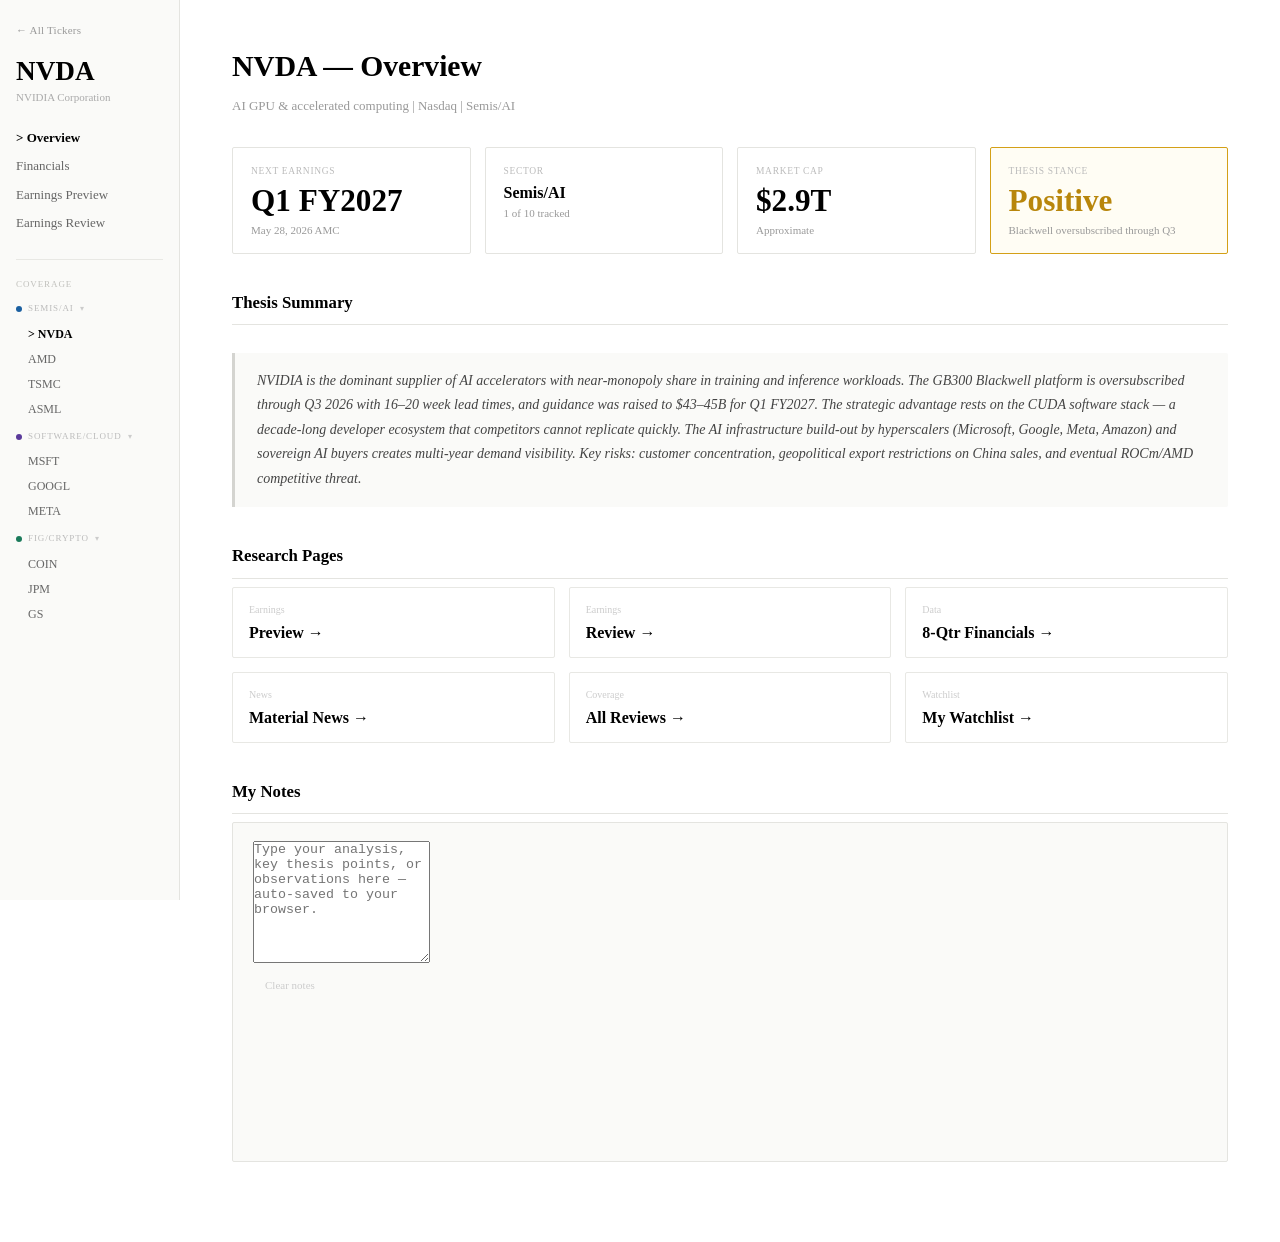
==== commit 58779da0: "Simplify dashboard to 10-company focused coverage universe - Strip watchlist to Semis/AI (NVDA/AMD/T" ====
--- a/company.html
+++ b/company.html
@@ -8,7 +8,6 @@
 </head>
 <body>
 
-<!-- ── Sidebar ──────────────────────────────────────────────────────── -->
 <aside id="sidebar">
   <a href="index.html" class="sidebar-back">&larr; All Tickers</a>
 
@@ -17,25 +16,21 @@
 
   <ul class="sidebar-nav">
     <li><a href="#" class="active">Overview</a></li>
-    <li><a href="business-model-glw.html" id="s-biz">Business Model</a></li>
     <li><a href="#" id="s-fin">Financials</a></li>
-    <li><a href="#">Thematics</a></li>
-    <li><a href="#">Management</a></li>
-    <li><a href="#">Valuation</a></li>
-    <li><a href="#">Sentiment</a></li>
+    <li><a href="#" id="s-preview">Earnings Preview</a></li>
+    <li><a href="#" id="s-review">Earnings Review</a></li>
   </ul>
 
-  <div class="sidebar-section-label">Earnings</div>
-  <ul class="sidebar-earnings-links" id="s-earnings-links"></ul>
+  <hr class="sidebar-divider"/>
+  <div class="sidebar-section-label">Coverage</div>
+  <div id="sidebar-wl-links"></div>
 </aside>
 
-<!-- ── Main ─────────────────────────────────────────────────────────── -->
 <main id="main">
 
   <h1 class="preview-title" id="m-title">Company Overview</h1>
   <p class="preview-subtitle" id="m-subtitle">Loading company information…</p>
 
-  <!-- KPI row -->
   <div class="kpi-grid" id="m-kpis">
     <div class="kpi-card">
       <div class="kpi-label">Next Earnings</div>
@@ -43,14 +38,14 @@
       <div class="kpi-desc" id="kpi-date">—</div>
     </div>
     <div class="kpi-card">
-      <div class="kpi-label">52-Wk Return</div>
-      <div class="kpi-value" id="kpi-return">—</div>
-      <div class="kpi-desc">Price performance (placeholder)</div>
+      <div class="kpi-label">Sector</div>
+      <div class="kpi-value" id="kpi-sector" style="font-size:1rem">—</div>
+      <div class="kpi-desc" id="kpi-sector-desc">—</div>
     </div>
     <div class="kpi-card">
       <div class="kpi-label">Market Cap</div>
       <div class="kpi-value" id="kpi-mcap">—</div>
-      <div class="kpi-desc">Approximate (placeholder)</div>
+      <div class="kpi-desc">Approximate</div>
     </div>
     <div class="kpi-card highlight">
       <div class="kpi-label">Thesis Stance</div>
@@ -59,30 +54,24 @@
     </div>
   </div>
 
-  <!-- Thesis summary -->
   <div class="section-header">Thesis Summary</div>
   <div class="exec-summary" id="m-thesis">
     <p id="m-thesis-text">Loading…</p>
   </div>
 
-  <!-- Navigation shortcuts -->
   <div class="section-header">Research Pages</div>
   <div style="display:grid;grid-template-columns:repeat(3,1fr);gap:14px;margin-top:4px">
-    <a class="review-card" href="preview-googl.html" style="text-decoration:none">
+    <a class="review-card" id="rc-preview" href="#" style="text-decoration:none">
       <div class="rc-quarter">Earnings</div>
-      <div class="rc-ticker" style="font-size:1rem">Q1 2026 Preview →</div>
-    </a>
-    <a class="review-card" href="review-googl.html" style="text-decoration:none">
+      <div class="rc-ticker" style="font-size:1rem">Preview →</div>
+    </a>
+    <a class="review-card" id="rc-review" href="#" style="text-decoration:none">
       <div class="rc-quarter">Earnings</div>
-      <div class="rc-ticker" style="font-size:1rem">Q4 2025 Review →</div>
-    </a>
-    <a class="review-card" href="financials-googl.html" style="text-decoration:none">
+      <div class="rc-ticker" style="font-size:1rem">Review →</div>
+    </a>
+    <a class="review-card" id="rc-financials" href="#" style="text-decoration:none">
       <div class="rc-quarter">Data</div>
       <div class="rc-ticker" style="font-size:1rem">8-Qtr Financials →</div>
-    </a>
-    <a class="review-card" href="business-model-glw.html" style="text-decoration:none">
-      <div class="rc-quarter">Research</div>
-      <div class="rc-ticker" style="font-size:1rem">Business Model →</div>
     </a>
     <a class="review-card" href="index.html" style="text-decoration:none">
       <div class="rc-quarter">News</div>
@@ -92,68 +81,165 @@
       <div class="rc-quarter">Coverage</div>
       <div class="rc-ticker" style="font-size:1rem">All Reviews →</div>
     </a>
-  </div>
-
-  <p class="footer-note" style="margin-top:40px">
-    This is a placeholder overview page. For full research, navigate to the individual section pages via the sidebar or the cards above.
-    All data is hardcoded for demonstration purposes.
-  </p>
+    <a class="review-card" href="watchlist.html" style="text-decoration:none">
+      <div class="rc-quarter">Watchlist</div>
+      <div class="rc-ticker" style="font-size:1rem">My Watchlist →</div>
+    </a>
+  </div>
+
+  <div class="section-header" style="margin-top:36px">My Notes</div>
+  <div class="notes-editor">
+    <textarea id="notes-ta" placeholder="Type your analysis, key thesis points, or observations here — auto-saved to your browser." rows="8"></textarea>
+    <div style="display:flex;align-items:center;gap:12px;margin-top:8px">
+      <span class="notes-status" id="notes-status"></span>
+      <button class="notes-clear" id="notes-clear">Clear notes</button>
+    </div>
+  </div>
 
 </main>
 
+<script src="config.js"></script>
+<script src="api.js"></script>
 <script src="app.js"></script>
 <script>
-/* Populate page from URL ?t=TICKER */
 const OVERVIEW_DATA = {
-  COST: {
-    name: "Costco Wholesale Corp.",
-    subtitle: "Membership-model warehouse retailer | S&P 500 | Sector: Consumer Staples",
-    next: "Q3 FY2026", date: "May 29, 2026 AMC",
-    return: "+18.4%", mcap: "$380B", stance: "Positive",
-    stanceDesc: "Strong comps + renewal rate moat",
-    thesis: "Costco's membership model creates a recurring, high-renewal annuity that funds below-cost merchandise pricing — creating a durable competitive moat against both traditional grocery and e-commerce alternatives. The 93.4% global renewal rate is near-record and signals extraordinarily high switching costs. Comparable sales of +6–7% are above the food retail peer group, and the e-commerce channel (+20%+) is growing without cannibalizing in-store. The primary risk is valuation: COST trades at a significant premium to retail peers (35–40x P/E), leaving limited room for any execution miss. Watch tariff pass-through dynamics and basket composition in 2026.",
+  NVDA: {
+    name: "NVIDIA Corporation",
+    subtitle: "AI GPU & accelerated computing | Nasdaq | Semis/AI",
+    next: "Q1 FY2027", date: "May 28, 2026 AMC",
+    mcap: "$2.9T", stance: "Positive",
+    stanceDesc: "Blackwell oversubscribed through Q3",
+    thesis: "NVIDIA is the dominant supplier of AI accelerators with near-monopoly share in training and inference workloads. The GB300 Blackwell platform is oversubscribed through Q3 2026 with 16–20 week lead times, and guidance was raised to $43–45B for Q1 FY2027. The strategic advantage rests on the CUDA software stack — a decade-long developer ecosystem that competitors cannot replicate quickly. The AI infrastructure build-out by hyperscalers (Microsoft, Google, Meta, Amazon) and sovereign AI buyers creates multi-year demand visibility. Key risks: customer concentration, geopolitical export restrictions on China sales, and eventual ROCm/AMD competitive threat.",
+  },
+  AMD: {
+    name: "Advanced Micro Devices",
+    subtitle: "CPUs, GPUs & adaptive computing | Nasdaq | Semis/AI",
+    next: "Q2 2026", date: "Jul 29, 2026 AMC",
+    mcap: "$255B", stance: "Positive",
+    stanceDesc: "MI300X share gains + Epyc at 33%",
+    thesis: "AMD is the primary challenger to NVIDIA in AI accelerators and Intel in server CPUs. MI300X data center GPU revenue is tracking toward $4B+ in 2026 with deployments at Microsoft, Meta, and Oracle. Epyc server CPU market share hit a record 33.4%, benefiting from Intel's execution missteps. The bull thesis requires AMD to sustain MI300X momentum through NVIDIA's Blackwell transition and to continue ROCm software investment to close the developer experience gap. The valuation is less demanding than NVIDIA, offering a risk-adjusted way to play AI infrastructure share gains.",
+  },
+  TSMC: {
+    name: "Taiwan Semiconductor",
+    subtitle: "Pure-play foundry — world's leading chipmaker | NYSE:TSM | Semis/AI",
+    next: "Q2 2026", date: "Jul 17, 2026",
+    mcap: "$870B", stance: "Positive",
+    stanceDesc: "CoWoS monopoly + N3/N5 AI demand",
+    thesis: "TSMC is the binding supply constraint for the global AI chip ecosystem — NVIDIA, AMD, Apple, and Qualcomm all depend on TSMC's leading-edge N3/N5 nodes and CoWoS advanced packaging. Q1 2026 revenue grew 42% YoY to NT$839B. CoWoS capacity is committed to double by end-2026, with all allocation pre-sold through 2027. The 2026 capex guide of $38–42B signals sustained investment in the AI supply chain. Key risks: geopolitical exposure (Taiwan concentration), customer concentration (Apple ~25% of revenue), and the eventual ramp of Intel Foundry as a potential alternative.",
+  },
+  ASML: {
+    name: "ASML Holding",
+    subtitle: "Lithography equipment — sole EUV supplier | Nasdaq | Semis/AI",
+    next: "Q2 2026", date: "Jul 16, 2026",
+    mcap: "$295B", stance: "Positive",
+    stanceDesc: "EUV monopoly; High-NA milestone H2",
+    thesis: "ASML holds a natural monopoly on EUV lithography — the only technology capable of manufacturing chips at 5nm and below. There is no credible near-term competitor. The High-NA EUV (EXE:5000) system is on track for first production wafers at TSMC in H2 2026, unlocking 2nm-and-below nodes. Q1 2026 net bookings of €3.9B support the 2025–26 revenue guidance of €30–40B. The primary risk is the China export restriction headwind (~29% of prior revenue), which creates near-term revenue uncertainty. Long-term, the AI-driven demand for leading-edge chips makes ASML structurally irreplaceable.",
   },
   MSFT: {
     name: "Microsoft Corporation",
-    subtitle: "Cloud, productivity software & AI platforms | S&P 500 | Sector: Technology",
-    next: "Q3 FY2026", date: "Apr 30, 2026 AMC",
-    return: "+22.1%", mcap: "$3.1T", stance: "Positive",
-    stanceDesc: "Azure re-accel + Copilot monetization",
-    thesis: "Microsoft is the most diversified AI monetization play in large-cap tech, with Azure re-accelerating to 35% growth and Copilot seat counts surpassing 50M. The combination of enterprise software lock-in (Office 365, Teams, Dynamics), cloud infrastructure, and AI assistant products creates three compounding revenue streams. Operating margin expansion is tracking above consensus as AI workloads carry higher gross margins than legacy on-premise software. Key risks: antitrust scrutiny of OpenAI partnership, Azure growth sustainability vs. the law of large numbers, and Copilot conversion from trial to paid.",
-  },
-  AMZN: {
-    name: "Amazon.com Inc.",
-    subtitle: "E-commerce, cloud (AWS), advertising & logistics | S&P 500 | Sector: Consumer Discretionary",
-    next: "Q1 2026", date: "May 1, 2026 AMC",
-    return: "+28.7%", mcap: "$2.2T", stance: "Positive",
-    stanceDesc: "AWS margin expansion + ad flywheel",
-    thesis: "Amazon's long-term re-rating thesis rests on three pillars: (1) AWS reaching 40%+ operating margins as AI workloads scale, (2) advertising revenue compounding at 18–20% with near-100% gross margins, and (3) retail operating income inflecting from near-zero to structurally positive as logistics efficiency improves. AWS is now the most profitable hyperscaler per dollar of revenue, and the advertising business is on track to surpass $60B annually. The primary near-term risk is AWS growth deceleration as enterprise optimization cycles resurface; however, Q1 2026 re-acceleration to 19% YoY significantly reduces that concern.",
+    subtitle: "Cloud, productivity software & AI | Nasdaq | Software/Cloud",
+    next: "Q4 FY2026", date: "Jul 30, 2026 AMC",
+    mcap: "$3.1T", stance: "Positive",
+    stanceDesc: "Azure re-accel + Copilot 50M seats",
+    thesis: "Microsoft is the most diversified AI monetization play in large-cap tech. Azure re-accelerated to 35% constant-currency growth in Q3 FY2026, and Copilot seat counts surpassed 50M — signaling conversion from pilot to paid. The combination of enterprise software lock-in (Office 365, Teams, Dynamics), cloud infrastructure, and AI assistant products creates three compounding revenue streams. Operating margin expansion is tracking above consensus as AI workloads carry higher gross margins. Key risks: antitrust scrutiny of the OpenAI partnership, Azure growth sustainability against the law of large numbers, and competitive intensity from AWS and Google Cloud.",
+  },
+  GOOGL: {
+    name: "Alphabet Inc.",
+    subtitle: "Search, cloud & digital advertising | Nasdaq | Software/Cloud",
+    next: "Q2 2026", date: "Jul 29, 2026 AMC",
+    mcap: "$2.1T", stance: "Positive",
+    stanceDesc: "Search resilient + Cloud margin 18.7%",
+    thesis: "Alphabet's bull thesis rests on two pillars: Search durability against AI-native alternatives and Google Cloud margin expansion. Q1 2026 Search revenue grew 13.4% — ahead of buy-side estimates — suggesting Gemini integration is defending share rather than cannibalizing it. Google Cloud reached $12.3B (+28% YoY) with 18.7% operating margin, ahead of the multi-year profitability ramp thesis. The $70B buyback authorization signals management confidence. Key risks: AI search disruption risk (Perplexity, ChatGPT Search), antitrust remedies from DOJ suit, and YouTube monetization growth deceleration.",
+  },
+  META: {
+    name: "Meta Platforms Inc.",
+    subtitle: "Social media & digital advertising | Nasdaq | Software/Cloud",
+    next: "Q2 2026", date: "Jul 30, 2026 AMC",
+    mcap: "$1.5T", stance: "Positive",
+    stanceDesc: "Ad +18%, Llama 4 targeting gains",
+    thesis: "Meta is the most capital-efficient large-cap AI compounder — Llama 4-powered ad targeting improvements are directly monetizable through higher CPMs and better conversion rates. Q1 2026 ad revenue grew 18% to $41.9B, with both pricing and volume beating consensus. Reality Labs operating losses narrowed to $3.5B, reducing the margin drag concern. With 3.4B daily active people, the audience scale is a durable advantage. Key risks: regulatory pressure in Europe, advertiser concentration risk, and the open question of whether heavy AI capex ($60–65B guide) will generate sufficient returns.",
+  },
+  COIN: {
+    name: "Coinbase Global Inc.",
+    subtitle: "Crypto exchange & infrastructure | Nasdaq | FIG/Crypto",
+    next: "Q2 2026", date: "Aug 6, 2026 AMC",
+    mcap: "$65B", stance: "Watch",
+    stanceDesc: "BTC ETF leverage; Base L2 building",
+    thesis: "Coinbase is the highest-beta way to play crypto cycle upswings in large-cap equities. Q1 2026 net revenue of $2.0B beat consensus by 12%, driven by elevated trading volumes tied to Bitcoin ETF institutional inflows. USDC stablecoin revenue ($285M, +18% QoQ) and Base Layer-2 TVL ($3.2B) represent the recurring-revenue building blocks that could reduce vol dependency over time. The bear case is that transaction revenue remains cyclical and mean-reverts sharply in a crypto bear market. Watch BTC ETF flow continuation, regulatory clarity, and Base L2 adoption as the three key thesis monitors.",
+  },
+  JPM: {
+    name: "JPMorgan Chase & Co.",
+    subtitle: "Largest US bank — consumer, IB & markets | NYSE | FIG/Crypto",
+    next: "Q2 2026", date: "Jul 11, 2026 BMO",
+    mcap: "$760B", stance: "Positive",
+    stanceDesc: "NII resilient; IB fees recovering",
+    thesis: "JPMorgan is the premier risk-adjusted way to own the US financial system. Q1 2026 NII of $23.4B beat estimates by $600M as deposit repricing proved more resilient than feared — removing a key near-term bear case. Investment banking fees of $2.1B grew 12% YoY, led by M&A advisory recovery from the 2022–23 drought. CET1 of 15.3% is well above regulatory requirements, supporting buybacks. Key risks: credit card delinquency deterioration as the leading consumer health indicator, rate cut timing impact on deposit spreads, and commercial real estate credit quality.",
+  },
+  GS: {
+    name: "Goldman Sachs Group",
+    subtitle: "Investment bank — trading, IB & asset management | NYSE | FIG/Crypto",
+    next: "Q2 2026", date: "Jul 14, 2026 BMO",
+    mcap: "$210B", stance: "Positive",
+    stanceDesc: "FICC $4.7B; equities best since 2021",
+    thesis: "Goldman Sachs is the highest-quality pure-play on capital markets normalization and institutional trading activity. Q1 2026 net revenues of $14.2B beat consensus by 8%, driven by FICC revenues of $4.7B (+15% YoY) on rates and FX volatility. Equity underwriting of $900M was the best since 2021, reflecting IPO calendar reopening. ROE of 14.3% is tracking toward management's 15–17% medium-term target. Key risks: trading revenue vol dependency (FICC strength is cycle-sensitive), asset management fee growth sustainability, and whether the IB normalization cycle sustains into H2 2026.",
   },
 };
 
 document.addEventListener("DOMContentLoaded", () => {
   const params = new URLSearchParams(window.location.search);
-  const ticker = (params.get("t") || "COST").toUpperCase();
-  const data   = OVERVIEW_DATA[ticker] || OVERVIEW_DATA["COST"];
+  const ticker = (params.get("t") || "NVDA").toUpperCase();
+  const data   = OVERVIEW_DATA[ticker] || { name: ticker, subtitle: "", next: "—", date: "—", mcap: "—", stance: "—", stanceDesc: "", thesis: "No overview data available." };
+  const sector = TICKER_SECTOR[ticker] || "";
 
   document.title = `${ticker} — Overview | Earnings Research Dashboard`;
-  document.getElementById("s-ticker").textContent   = ticker;
-  document.getElementById("s-company").textContent  = data.name;
-  document.getElementById("s-fin").href             = `financials.html?t=${ticker}`;
-  document.getElementById("s-earnings-links").innerHTML = `
-    <li><a href="preview.html?t=${ticker}">Next Earnings Preview</a></li>
-    <li><a href="review.html?t=${ticker}">Latest Review</a></li>`;
-  document.getElementById("m-title").textContent    = `${ticker} — Overview`;
+  document.getElementById("s-ticker").textContent  = ticker;
+  document.getElementById("s-company").textContent = data.name;
+  document.getElementById("s-fin").href            = `financials.html?t=${ticker}`;
+  document.getElementById("s-preview").href        = `preview.html?t=${ticker}`;
+  document.getElementById("s-review").href         = `review.html?t=${ticker}`;
+  document.getElementById("rc-preview").href       = `preview.html?t=${ticker}`;
+  document.getElementById("rc-review").href        = `review.html?t=${ticker}`;
+  document.getElementById("rc-financials").href    = `financials.html?t=${ticker}`;
+  document.getElementById("m-title").textContent   = `${ticker} — Overview`;
   document.getElementById("m-subtitle").textContent = data.subtitle;
-  document.getElementById("kpi-next").textContent   = data.next;
-  document.getElementById("kpi-date").textContent   = data.date;
-  document.getElementById("kpi-return").textContent = data.return;
-  document.getElementById("kpi-mcap").textContent   = data.mcap;
+  document.getElementById("kpi-next").textContent  = data.next;
+  document.getElementById("kpi-date").textContent  = data.date;
+  document.getElementById("kpi-sector").textContent = sector || "—";
+  document.getElementById("kpi-sector-desc").textContent = sector ? `${WATCHLIST.indexOf(ticker) + 1} of ${WATCHLIST.length} tracked` : "";
+  document.getElementById("kpi-mcap").textContent  = data.mcap;
   document.getElementById("kpi-stance").textContent = data.stance;
   document.getElementById("kpi-stance-desc").textContent = data.stanceDesc;
   document.getElementById("m-thesis-text").textContent   = data.thesis;
 
   renderSidebarWatchlist(ticker);
+
+  /* Notes auto-save */
+  const ta = document.getElementById("notes-ta");
+  const statusEl = document.getElementById("notes-status");
+  ta.value = loadNote("company", ticker);
+  let saveTimer;
+  ta.addEventListener("input", () => {
+    clearTimeout(saveTimer);
+    statusEl.textContent = "Saving…";
+    saveTimer = setTimeout(() => {
+      saveNote("company", ticker, ta.value);
+      statusEl.textContent = "Saved";
+      setTimeout(() => statusEl.textContent = "", 1500);
+    }, 600);
+  });
+  document.getElementById("notes-clear").addEventListener("click", () => {
+    if (!ta.value || confirm("Clear all notes for " + ticker + "?")) {
+      ta.value = "";
+      saveNote("company", ticker, "");
+      statusEl.textContent = "Cleared";
+      setTimeout(() => statusEl.textContent = "", 1500);
+    }
+  });
+
+  window.addEventListener("beforeunload", () => {
+    clearTimeout(saveTimer);
+    saveNote("company", ticker, ta.value);
+  });
 });
 </script>
 </body>
--- a/styles.css
+++ b/styles.css
@@ -548,32 +548,47 @@
   line-height: 1.6;
 }
 
-/* ── Generate button & Claude output ──────────────────────────────── */
-.generate-btn {
-  padding: 10px 22px;
-  background: #111;
-  color: #fff;
-  border: none;
+/* ── Notes editor ─────────────────────────────────────────────────── */
+.notes-editor {
+  width: 100%;
+  min-height: 340px;
   font-family: Georgia, serif;
   font-size: 14px;
-  cursor: pointer;
-  border-radius: 2px;
-  letter-spacing: 0.02em;
-}
-.generate-btn:hover    { background: #333; }
-.generate-btn:disabled { background: #999; cursor: default; }
-
-.gen-status { font-size: 12.5px; color: #888; }
-
-.generated-content {
-  font-size: 13.5px;
   line-height: 1.8;
   color: #333;
-  border: 1px solid #e8e8e4;
-  padding: 24px 28px;
-  border-radius: 2px;
+  border: 1px solid #e4e4e0;
+  border-radius: 2px;
+  padding: 18px 20px;
+  resize: vertical;
   background: #fafaf8;
-}
+  box-sizing: border-box;
+  transition: border-color 0.12s, background 0.12s;
+}
+.notes-editor:focus {
+  outline: none;
+  border-color: #aaa;
+  background: #fff;
+}
+.notes-toolbar {
+  display: flex;
+  align-items: center;
+  justify-content: space-between;
+  margin-bottom: 8px;
+}
+.notes-status {
+  font-size: 11px;
+  color: #bbb;
+}
+.notes-clear {
+  font-size: 11px;
+  color: #ccc;
+  background: none;
+  border: none;
+  cursor: pointer;
+  font-family: Georgia, serif;
+  padding: 0;
+}
+.notes-clear:hover { color: #c0392b; }
 
 /* ── Small utility buttons (settings page, etc.) ──────────────────── */
 .test-btn-sm {
@@ -646,6 +661,66 @@
 }
 .settings-input:focus { outline: none; border-color: #888; }
 .settings-row { display: flex; gap: 10px; align-items: center; }
+
+/* ── Sidebar collapsible sector groups ────────────────────────────── */
+.sidebar-sector { margin-bottom: 10px; }
+.sidebar-sector summary::-webkit-details-marker { display: none; }
+.sidebar-sector-hdr {
+  font-size: 9px;
+  text-transform: uppercase;
+  letter-spacing: 0.1em;
+  color: #bbb;
+  cursor: pointer;
+  user-select: none;
+  list-style: none;
+  display: flex;
+  align-items: center;
+  gap: 6px;
+  margin-bottom: 7px;
+  padding: 2px 0;
+}
+.sidebar-sector-hdr::after { content: " ▾"; font-size: 8px; color: #ccc; }
+.sidebar-sector:not([open]) .sidebar-sector-hdr::after { content: " ▸"; }
+.sidebar-sector-dot {
+  width: 6px; height: 6px;
+  border-radius: 50%;
+  display: inline-block;
+  flex-shrink: 0;
+}
+.sector-dot-semis    { background: #1a5fa0; }
+.sector-dot-software { background: #5a3a9a; }
+.sector-dot-fig      { background: #1a7a5a; }
+
+.sidebar-sector-tickers {
+  list-style: none;
+  padding-left: 12px;
+  margin-bottom: 4px;
+}
+.sidebar-sector-tickers li { margin-bottom: 7px; }
+.sidebar-sector-tickers a {
+  text-decoration: none;
+  color: #666;
+  font-size: 12px;
+  display: block;
+}
+.sidebar-sector-tickers a:hover { color: #000; }
+.sidebar-sector-tickers a.active { font-weight: bold; color: #000; }
+.sidebar-sector-tickers a.active::before { content: "> "; }
+
+/* ── Sector badges on news cards ──────────────────────────────────── */
+.sector-badge {
+  display: inline-block;
+  font-size: 9px;
+  font-weight: bold;
+  text-transform: uppercase;
+  letter-spacing: 0.06em;
+  padding: 2px 8px;
+  border-radius: 2px;
+  margin-bottom: 8px;
+}
+.sector-semis    { background: #e6eef8; color: #1a5fa0; }
+.sector-software { background: #ece8f8; color: #5a3a9a; }
+.sector-fig      { background: #e6f4ef; color: #1a7a5a; }
 
 /* ── Responsive: narrow screens ───────────────────────────────────── */
 @media (max-width: 900px) {
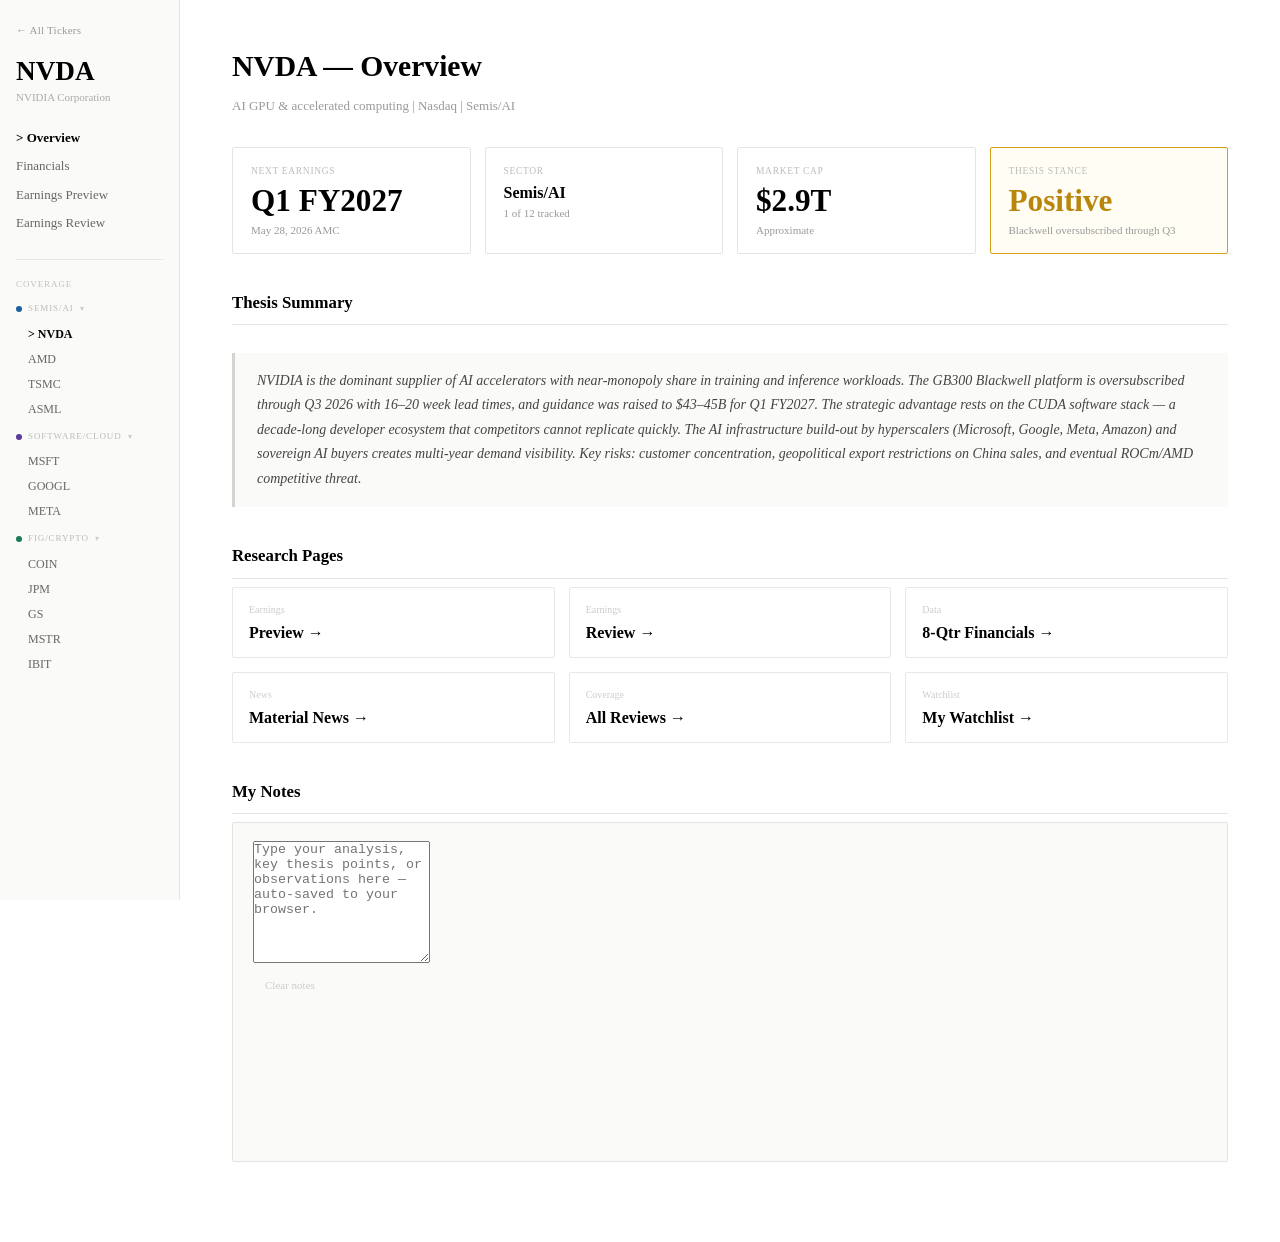
==== commit 1223036a: "Add MSTR and IBIT to FIG/Crypto coverage - MSTR: tracks BTC per share, premium to NAV, and Bitcoin y" ====
--- a/company.html
+++ b/company.html
@@ -33,7 +33,7 @@
 
   <div class="kpi-grid" id="m-kpis">
     <div class="kpi-card">
-      <div class="kpi-label">Next Earnings</div>
+      <div class="kpi-label" id="kpi-next-label">Next Earnings</div>
       <div class="kpi-value" id="kpi-next">—</div>
       <div class="kpi-desc" id="kpi-date">—</div>
     </div>
@@ -183,6 +183,24 @@
     stanceDesc: "FICC $4.7B; equities best since 2021",
     thesis: "Goldman Sachs is the highest-quality pure-play on capital markets normalization and institutional trading activity. Q1 2026 net revenues of $14.2B beat consensus by 8%, driven by FICC revenues of $4.7B (+15% YoY) on rates and FX volatility. Equity underwriting of $900M was the best since 2021, reflecting IPO calendar reopening. ROE of 14.3% is tracking toward management's 15–17% medium-term target. Key risks: trading revenue vol dependency (FICC strength is cycle-sensitive), asset management fee growth sustainability, and whether the IB normalization cycle sustains into H2 2026.",
   },
+  MSTR: {
+    name: "MicroStrategy Inc. (Strategy)",
+    subtitle: "Bitcoin treasury company & business intelligence software | Nasdaq | FIG/Crypto",
+    kpiNextLabel: "BTC per Share",
+    next: "~0.00232 BTC", date: "Bitcoin yield: +74% YTD (Q1 2026)",
+    mcap: "~$95B", stance: "Speculative Long",
+    stanceDesc: "Leveraged BTC proxy; ~1.5× NAV premium",
+    thesis: "Strategy (formerly MicroStrategy) has evolved from a software company into a leveraged Bitcoin treasury vehicle. The core thesis: management continuously issues equity and converts-to-buy Bitcoin, measured by 'Bitcoin yield' (BTC per diluted share growth), which printed +74% YTD in Q1 2026. Total holdings reached 553,555 BTC at an average cost of ~$68,459/coin. The premium-to-NAV (~1.5×) reflects the optionality of perpetual BTC accumulation and the FOMO of institutional holders who cannot hold spot BTC directly. Key metrics to track: (1) Bitcoin yield — the core KPI, should be positive every quarter; (2) premium to NAV — compression is a warning sign; (3) ATM equity issuance pace — the funding mechanism for accumulation. Key risks: BTC price decline compresses NAV and may trigger margin issues on convertible debt; regulatory reclassification; and dilution if BTC yield cannot keep pace with share issuance.",
+  },
+  IBIT: {
+    name: "iShares Bitcoin Trust ETF",
+    subtitle: "Spot Bitcoin ETF — BlackRock | Nasdaq | FIG/Crypto",
+    kpiNextLabel: "AUM",
+    next: "$50B+", date: "Updated daily · iShares.com",
+    mcap: "$50B+ (AUM-based)", stance: "BTC Proxy",
+    stanceDesc: "Tracks spot BTC; fee 0.25%; no earnings",
+    thesis: "IBIT is not a traditional equity — it holds spot Bitcoin on behalf of shareholders and has no earnings, revenue, or growth KPIs. The investment thesis is a direct expression of a bullish view on Bitcoin adoption. As the world's largest spot BTC ETF (BlackRock-backed, with the deepest liquidity), IBIT is the cleanest institutional on-ramp to Bitcoin price exposure. Key metrics to track instead of earnings: (1) Daily net flows — sustained positive flows signal institutional accumulation; reversals are the primary bear signal; (2) Total AUM — scale reinforces the liquidity advantage over smaller spot ETFs; (3) BTC holdings (currently ~575,000 BTC) — tracks institutional adoption in absolute terms. IBIT daily flow data is a leading indicator for near-term BTC price pressure and serves as a read-through for MSTR, COIN, and broader crypto risk appetite in the portfolio.",
+  },
 };
 
 document.addEventListener("DOMContentLoaded", () => {
@@ -202,6 +220,7 @@
   document.getElementById("rc-financials").href    = `financials.html?t=${ticker}`;
   document.getElementById("m-title").textContent   = `${ticker} — Overview`;
   document.getElementById("m-subtitle").textContent = data.subtitle;
+  if (data.kpiNextLabel) document.getElementById("kpi-next-label").textContent = data.kpiNextLabel;
   document.getElementById("kpi-next").textContent  = data.next;
   document.getElementById("kpi-date").textContent  = data.date;
   document.getElementById("kpi-sector").textContent = sector || "—";
